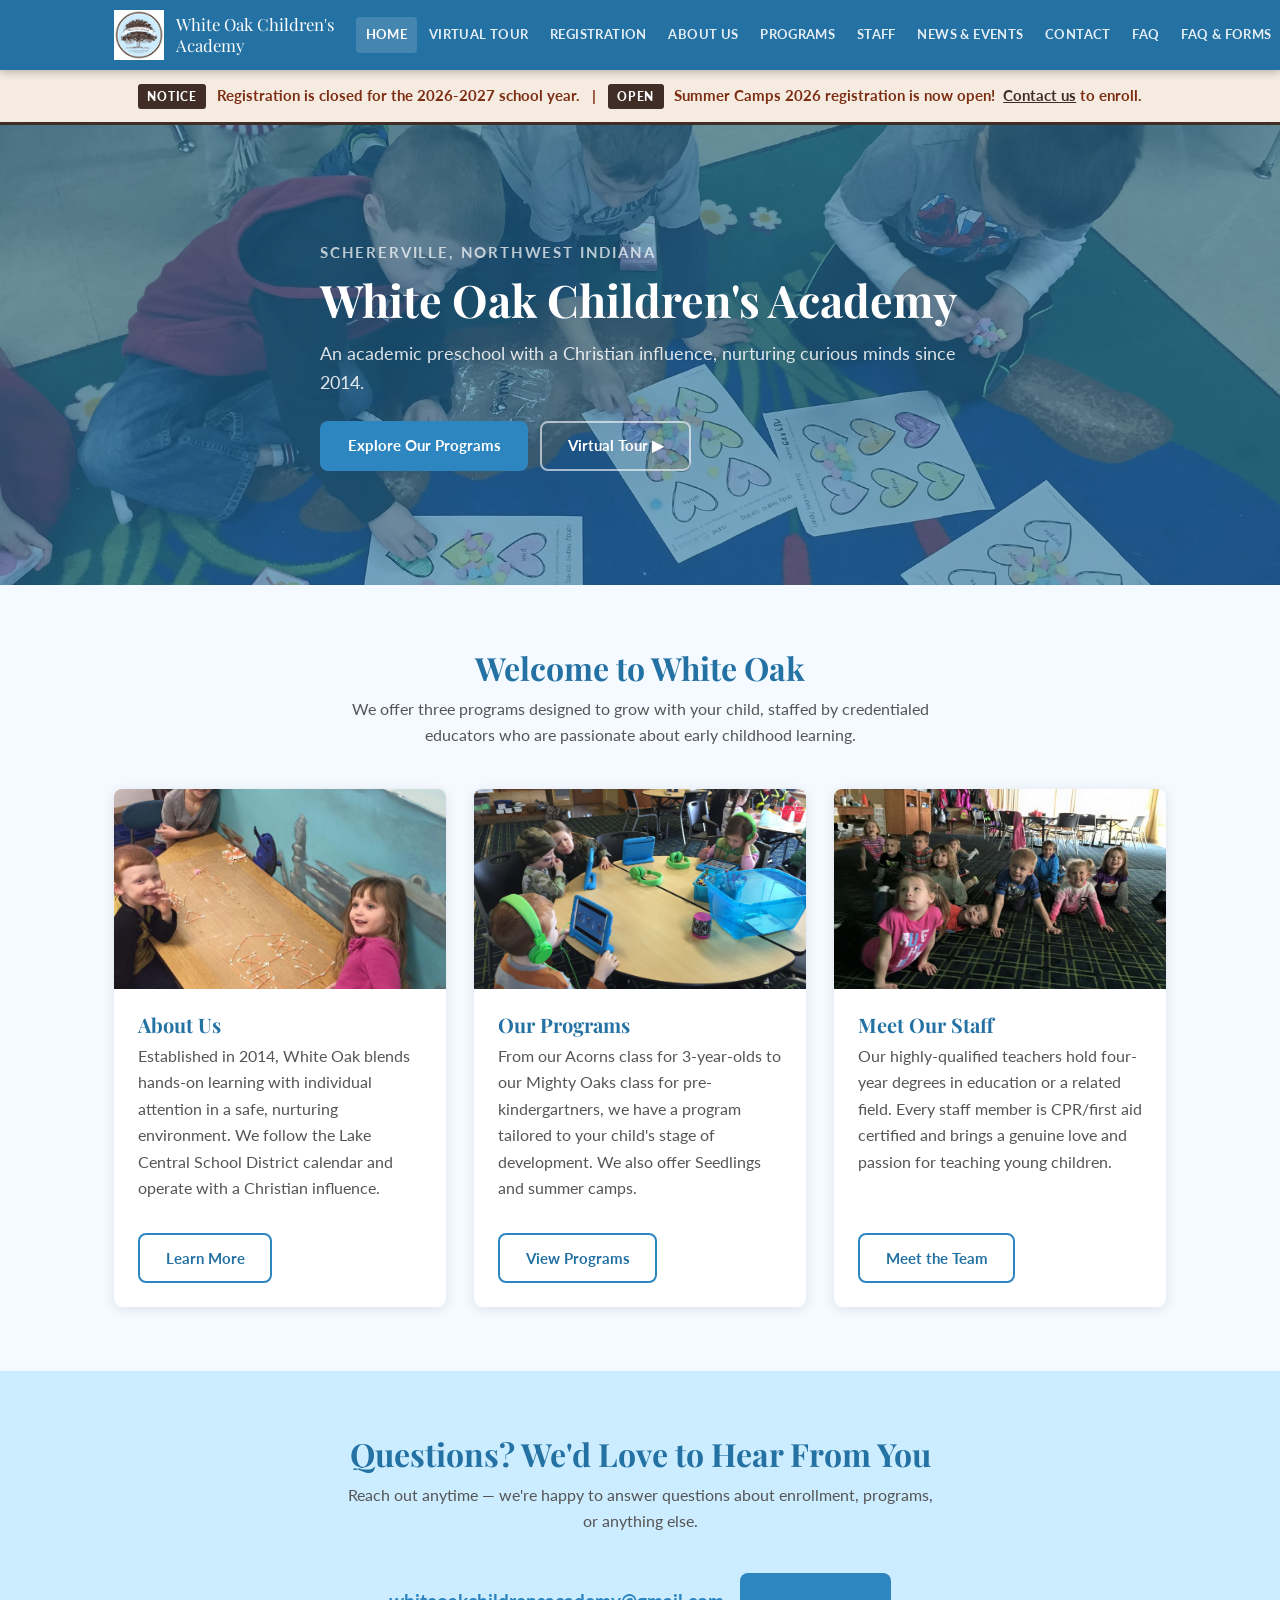
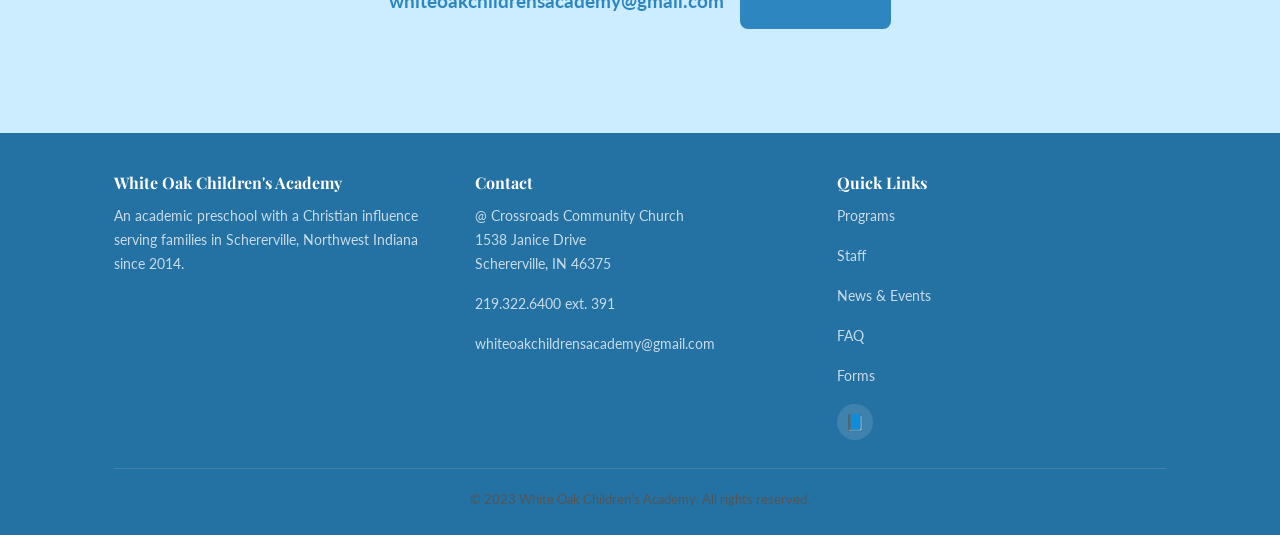
==== index.html @ db6911e4 "Light blue theme, gallery photos on home, images alongside about text, remove Candi Co-Authored-By: " ====
<!DOCTYPE html>
<html lang="en">
<head>
  <meta charset="UTF-8" />
  <meta name="viewport" content="width=device-width, initial-scale=1.0" />
  <title>White Oak Children's Academy — Schererville, IN</title>
  <meta name="description" content="White Oak Children's Academy is an academic preschool with a Christian influence serving families in Schererville, Northwest Indiana since 2014." />
  <link rel="stylesheet" href="css/styles.css" />
</head>
<body>

  <!-- HEADER -->
  <header class="site-header">
    <div class="container header-inner">
      <a href="index.html" class="logo-link">
        <img src="images/logo.jpg" alt="White Oak Children's Academy logo" class="logo-img"
             onerror="this.style.display='none'" />
        <span class="logo-text">White Oak Children's Academy</span>
      </a>
      <nav class="primary-nav" aria-label="Main navigation">
        <a href="index.html">Home</a>
        <a href="https://youtu.be/olmir94_Q6E" target="_blank" rel="noopener">Virtual Tour</a>
        <a href="registration.pdf" target="_blank">Registration</a>
        <a href="about.html">About Us</a>
        <a href="programs.html">Programs</a>
        <a href="staff.html">Staff</a>
        <a href="news-events.html">News &amp; Events</a>
        <a href="contact.html">Contact</a>
        <a href="faq.html">FAQ</a>
        <a href="faq-forms.html">FAQ &amp; Forms</a>
      </nav>
      <button class="hamburger" aria-label="Toggle menu" aria-expanded="false">
        <span></span><span></span><span></span>
      </button>
    </div>
    <nav class="mobile-nav" aria-label="Mobile navigation">
      <a href="index.html">Home</a>
      <a href="https://youtu.be/olmir94_Q6E" target="_blank" rel="noopener">Virtual Tour</a>
      <a href="registration.pdf" target="_blank">Registration</a>
      <a href="about.html">About Us</a>
      <a href="programs.html">Programs</a>
      <a href="staff.html">Staff</a>
      <a href="news-events.html">News &amp; Events</a>
      <a href="contact.html">Contact</a>
      <a href="faq.html">FAQ</a>
      <a href="faq-forms.html">FAQ &amp; Forms</a>
    </nav>
  </header>

  <!-- ANNOUNCEMENT BANNER -->
  <div class="announcement-banner">
    <p>
      <span class="tag">Notice</span>
      Registration is <strong>closed</strong> for the 2026-2027 school year.
      &nbsp;&nbsp;|&nbsp;&nbsp;
      <span class="tag">Open</span>
      Summer Camps 2026 registration is <strong>now open!</strong>
      &nbsp;<a href="contact.html" style="color:#402d26;text-decoration:underline;">Contact us</a> to enroll.
    </p>
  </div>

  <!-- HERO -->
  <section class="hero">
    <img src="images/hero/home-hero.avif" alt="Children learning at White Oak Children's Academy" class="hero-bg" />
    <div class="container">
      <div class="hero-content">
        <p class="tagline">Schererville, Northwest Indiana</p>
        <h1>White Oak Children's Academy</h1>
        <p>An academic preschool with a Christian influence, nurturing curious minds since 2014.</p>
        <a href="programs.html" class="btn btn-primary">Explore Our Programs</a>
        &nbsp;
        <a href="https://youtu.be/olmir94_Q6E" target="_blank" rel="noopener" class="btn btn-outline" style="color:#fff;border-color:rgba(255,255,255,.6);">Virtual Tour &#9654;</a>
      </div>
    </div>
  </section>

  <!-- ABOUT / PROGRAMS / STAFF CARDS -->
  <section class="section">
    <div class="container">
      <div class="section-title">
        <h2>Welcome to White Oak</h2>
        <p>We offer three programs designed to grow with your child, staffed by credentialed educators who are passionate about early childhood learning.</p>
      </div>
      <div class="home-cards">

        <div class="home-card">
          <img src="images/gallery/gallery-01.jpg" alt="White Oak classroom" class="home-card-img" />
          <div class="home-card-body">
            <h3>About Us</h3>
            <p>Established in 2014, White Oak blends hands-on learning with individual attention in a safe, nurturing environment. We follow the Lake Central School District calendar and operate with a Christian influence.</p>
            <a href="about.html" class="btn btn-outline">Learn More</a>
          </div>
        </div>

        <div class="home-card">
          <img src="images/gallery/gallery-02.jpg" alt="White Oak programs" class="home-card-img" />
          <div class="home-card-body">
            <h3>Our Programs</h3>
            <p>From our Acorns class for 3-year-olds to our Mighty Oaks class for pre-kindergartners, we have a program tailored to your child's stage of development. We also offer Seedlings and summer camps.</p>
            <a href="programs.html" class="btn btn-outline">View Programs</a>
          </div>
        </div>

        <div class="home-card">
          <img src="images/gallery/gallery-03.jpg" alt="White Oak staff and students" class="home-card-img" />
          <div class="home-card-body">
            <h3>Meet Our Staff</h3>
            <p>Our highly-qualified teachers hold four-year degrees in education or a related field. Every staff member is CPR/first aid certified and brings a genuine love and passion for teaching young children.</p>
            <a href="staff.html" class="btn btn-outline">Meet the Team</a>
          </div>
        </div>

      </div>
    </div>
  </section>

  <!-- EMAIL CTA -->
  <section class="section section-alt">
    <div class="container">
      <div class="section-title email-cta">
        <h2>Questions? We'd Love to Hear From You</h2>
        <p>Reach out anytime — we're happy to answer questions about enrollment, programs, or anything else.</p>
        <br />
        <a href="mailto:whiteoakchildrensacademy@gmail.com">whiteoakchildrensacademy@gmail.com</a>
        &nbsp;&nbsp;
        <a href="contact.html" class="btn btn-primary" style="margin-top:.75rem;">Contact Us</a>
      </div>
    </div>
  </section>

  <!-- FOOTER -->
  <footer class="site-footer">
    <div class="container">
      <div class="footer-inner">
        <div class="footer-col">
          <h4>White Oak Children's Academy</h4>
          <p>An academic preschool with a Christian influence serving families in Schererville, Northwest Indiana since 2014.</p>
        </div>
        <div class="footer-col">
          <h4>Contact</h4>
          <p>@ Crossroads Community Church<br />1538 Janice Drive<br />Schererville, IN 46375</p>
          <p><a href="tel:+12193226400">219.322.6400 ext. 391</a></p>
          <p><a href="mailto:whiteoakchildrensacademy@gmail.com">whiteoakchildrensacademy@gmail.com</a></p>
        </div>
        <div class="footer-col">
          <h4>Quick Links</h4>
          <p><a href="programs.html">Programs</a></p>
          <p><a href="staff.html">Staff</a></p>
          <p><a href="news-events.html">News &amp; Events</a></p>
          <p><a href="faq.html">FAQ</a></p>
          <p><a href="faq-forms.html">Forms</a></p>
          <div class="social-links">
            <a href="https://www.facebook.com/whiteoakpreschool/" target="_blank" rel="noopener" aria-label="Facebook">&#x1F4D8;</a>
          </div>
        </div>
      </div>
      <div class="footer-bottom">
        <p>&copy; 2023 White Oak Children's Academy. All rights reserved.</p>
      </div>
    </div>
  </footer>

  <script src="js/main.js"></script>
</body>
</html>
---- css/styles.css ----
/* ===========================
   White Oak Children's Academy
   styles.css
   =========================== */

@import url('https://fonts.googleapis.com/css2?family=Lato:wght@300;400;700;900&family=Playfair+Display:wght@400;600;700&display=swap');

/* ---------- CSS Variables ---------- */
:root {
  --green-dark:  #2471a3;
  --green-mid:   #2e86c1;
  --green-light: #ccedff;
  --green-hover: #1a5e8c;
  --cream:       #f4faff;
  --amber:       #402d26;
  --amber-light: #f5ebe0;
  --text:        #2b2b2b;
  --text-light:  #555;
  --white:       #ffffff;
  --border:      #a8d8f5;
  --shadow:      0 2px 12px rgba(0,0,0,.10);
  --radius:      8px;
  --nav-height:  70px;
  --max-width:   1100px;
}

/* ---------- Reset ---------- */
*, *::before, *::after { box-sizing: border-box; margin: 0; padding: 0; }
html { scroll-behavior: smooth; }
body { font-family: 'Lato', sans-serif; color: var(--text); background: var(--cream); line-height: 1.65; }
img { display: block; max-width: 100%; }
a { color: inherit; text-decoration: none; }
ul { list-style: none; }

/* ---------- Typography ---------- */
h1, h2, h3, h4 { font-family: 'Playfair Display', serif; line-height: 1.2; }
h1 { font-size: clamp(1.9rem, 4vw, 2.8rem); }
h2 { font-size: clamp(1.5rem, 3vw, 2rem); color: var(--green-dark); margin-bottom: .5rem; }
h3 { font-size: 1.25rem; color: var(--green-dark); margin-bottom: .4rem; }
p  { margin-bottom: 1rem; color: var(--text-light); }
p:last-child { margin-bottom: 0; }

/* ---------- Container ---------- */
.container { max-width: var(--max-width); margin: 0 auto; padding: 0 1.5rem; }

/* ---------- Buttons ---------- */
.btn {
  display: inline-block;
  padding: .65rem 1.6rem;
  border-radius: var(--radius);
  font-family: 'Lato', sans-serif;
  font-size: .95rem;
  font-weight: 700;
  cursor: pointer;
  transition: background .2s, transform .1s;
  border: 2px solid transparent;
}
.btn-primary {
  background: var(--green-mid);
  color: var(--white);
}
.btn-primary:hover { background: var(--green-hover); transform: translateY(-1px); }
.btn-outline {
  background: transparent;
  color: var(--green-dark);
  border-color: var(--green-mid);
}
.btn-outline:hover { background: var(--green-light); }

/* ---------- Section Spacing ---------- */
.section { padding: 4rem 0; }
.section-alt { background: var(--green-light); }
.section-title { text-align: center; margin-bottom: 2.5rem; }
.section-title p { max-width: 600px; margin: .5rem auto 0; }

/* ================================
   HEADER & NAV
   ================================ */
.site-header {
  position: sticky;
  top: 0;
  z-index: 1000;
  background: var(--green-dark);
  box-shadow: 0 2px 8px rgba(0,0,0,.25);
  height: var(--nav-height);
}
.header-inner {
  display: flex;
  align-items: center;
  justify-content: space-between;
  height: 100%;
}
.logo-link {
  display: flex;
  align-items: center;
  gap: .75rem;
  flex-shrink: 0;
}
.logo-img {
  height: 50px;
  width: auto;
}
.logo-text {
  font-family: 'Playfair Display', serif;
  font-size: 1.05rem;
  color: var(--white);
  line-height: 1.25;
  max-width: 180px;
}

/* Primary nav */
.primary-nav { display: flex; align-items: center; gap: .15rem; }
.primary-nav a {
  color: rgba(255,255,255,.88);
  font-size: .82rem;
  font-weight: 700;
  letter-spacing: .03em;
  text-transform: uppercase;
  padding: .45rem .6rem;
  border-radius: 4px;
  white-space: nowrap;
  transition: background .15s, color .15s;
}
.primary-nav a:hover,
.primary-nav a.active { background: rgba(255,255,255,.15); color: var(--white); }

/* Hamburger */
.hamburger {
  display: none;
  flex-direction: column;
  justify-content: space-between;
  width: 26px;
  height: 18px;
  cursor: pointer;
  background: none;
  border: none;
  padding: 0;
}
.hamburger span {
  display: block;
  height: 2px;
  background: var(--white);
  border-radius: 2px;
  transition: transform .25s, opacity .25s;
}
.hamburger.open span:nth-child(1) { transform: translateY(8px) rotate(45deg); }
.hamburger.open span:nth-child(2) { opacity: 0; }
.hamburger.open span:nth-child(3) { transform: translateY(-8px) rotate(-45deg); }

/* Mobile nav */
.mobile-nav {
  display: none;
  flex-direction: column;
  background: var(--green-dark);
  border-top: 1px solid rgba(255,255,255,.1);
  position: absolute;
  top: var(--nav-height);
  left: 0;
  right: 0;
  z-index: 999;
  padding: .5rem 0 1rem;
}
.mobile-nav.open { display: flex; }
.mobile-nav a {
  color: rgba(255,255,255,.88);
  font-size: .9rem;
  font-weight: 700;
  text-transform: uppercase;
  letter-spacing: .04em;
  padding: .75rem 1.5rem;
  border-bottom: 1px solid rgba(255,255,255,.06);
  transition: background .15s;
}
.mobile-nav a:hover { background: rgba(255,255,255,.1); color: var(--white); }

/* ================================
   ANNOUNCEMENT BANNER
   ================================ */
.announcement-banner {
  background: var(--amber-light);
  border-bottom: 3px solid var(--amber);
  padding: .85rem 1.5rem;
  text-align: center;
}
.announcement-banner p {
  margin: 0;
  font-weight: 700;
  font-size: .95rem;
  color: #7c2d12;
  line-height: 1.5;
}
.announcement-banner .tag {
  display: inline-block;
  background: var(--amber);
  color: var(--white);
  font-size: .75rem;
  font-weight: 900;
  text-transform: uppercase;
  letter-spacing: .06em;
  padding: .2rem .6rem;
  border-radius: 3px;
  margin-right: .4rem;
}

/* ================================
   HERO
   ================================ */
.hero {
  position: relative;
  background: var(--green-dark);
  min-height: 460px;
  display: flex;
  align-items: center;
  overflow: hidden;
}
.hero-bg {
  position: absolute;
  inset: 0;
  width: 100%;
  height: 100%;
  object-fit: cover;
  opacity: .38;
}
.hero-content {
  position: relative;
  z-index: 1;
  color: var(--white);
  max-width: 640px;
  padding: 3rem 0;
}
.hero-content h1 { color: var(--white); margin-bottom: .75rem; }
.hero-content p { color: rgba(255,255,255,.85); font-size: 1.1rem; margin-bottom: 1.5rem; }
.hero-content .tagline {
  font-size: .95rem;
  text-transform: uppercase;
  letter-spacing: .12em;
  color: rgba(255,255,255,.7);
  font-weight: 700;
  margin-bottom: .5rem;
}

/* ================================
   HOME — ABOUT / PROGRAMS / STAFF CARDS
   ================================ */
.home-cards { display: grid; grid-template-columns: repeat(3, 1fr); gap: 1.75rem; }
.home-card {
  background: var(--white);
  border-radius: var(--radius);
  overflow: hidden;
  box-shadow: var(--shadow);
  transition: transform .2s, box-shadow .2s;
  display: flex;
  flex-direction: column;
}
.home-card:hover { transform: translateY(-4px); box-shadow: 0 8px 24px rgba(0,0,0,.13); }
.home-card-img {
  width: 100%;
  height: 200px;
  object-fit: cover;
  background: var(--green-light);
}
.home-card-img-placeholder {
  width: 100%;
  height: 200px;
  background: var(--green-light);
  display: flex;
  align-items: center;
  justify-content: center;
  font-size: 3rem;
}
.home-card-body { padding: 1.5rem; flex: 1; display: flex; flex-direction: column; }
.home-card-body p { flex: 1; }
.home-card-body .btn { align-self: flex-start; margin-top: 1rem; }

/* ================================
   HOME — EMAIL CTA
   ================================ */
.email-cta { text-align: center; }
.email-cta a {
  font-size: 1.2rem;
  font-weight: 700;
  color: var(--green-mid);
  text-decoration: underline;
  text-decoration-color: transparent;
  transition: text-decoration-color .2s;
}
.email-cta a:hover { text-decoration-color: var(--green-mid); }

/* ================================
   ABOUT PAGE
   ================================ */
.about-body { display: grid; grid-template-columns: 1fr 1fr; gap: 3rem; align-items: start; }
.about-body img { border-radius: var(--radius); box-shadow: var(--shadow); }
.calendar-dates { margin-top: 1.5rem; }
.calendar-dates h3 { margin-bottom: .75rem; }
.calendar-dates ul { display: grid; grid-template-columns: 1fr 1fr; gap: .4rem .75rem; }
.calendar-dates li { font-size: .9rem; color: var(--text-light); padding: .3rem 0; border-bottom: 1px solid var(--border); }
.calendar-dates li strong { color: var(--text); }
.highlight-list { margin: .75rem 0 1rem 1rem; }
.highlight-list li { list-style: disc; color: var(--text-light); margin-bottom: .3rem; font-size: .95rem; }

/* ================================
   PROGRAMS PAGE
   ================================ */
.programs-grid { display: grid; grid-template-columns: 1fr 1fr; gap: 1.75rem; }
.program-card {
  background: var(--white);
  border-radius: var(--radius);
  box-shadow: var(--shadow);
  overflow: hidden;
  display: flex;
  flex-direction: column;
}
.program-card-header {
  background: var(--green-dark);
  color: var(--white);
  padding: 1.25rem 1.5rem;
}
.program-card-header h3 { color: var(--white); font-size: 1.35rem; margin: 0; }
.program-card-header .age-badge {
  display: inline-block;
  background: rgba(255,255,255,.2);
  font-size: .8rem;
  padding: .2rem .65rem;
  border-radius: 20px;
  margin-top: .35rem;
  font-weight: 700;
}
.program-card-body { padding: 1.4rem 1.5rem; flex: 1; }
.program-detail { display: flex; gap: .6rem; margin-bottom: .6rem; align-items: flex-start; font-size: .92rem; }
.program-detail .label {
  font-weight: 700;
  color: var(--green-dark);
  white-space: nowrap;
  min-width: 80px;
}
.program-detail .value { color: var(--text-light); }
.program-card-body p { font-size: .92rem; margin-top: .75rem; }

.summer-section { background: var(--green-light); border-radius: var(--radius); padding: 2rem; margin-top: 2rem; }
.summer-section h3 { color: var(--green-dark); margin-bottom: .5rem; }

.quote-block {
  text-align: center;
  padding: 2.5rem 2rem;
  border-top: 2px solid var(--border);
  margin-top: 2rem;
}
.quote-block blockquote {
  font-family: 'Playfair Display', serif;
  font-size: 1.3rem;
  color: var(--green-dark);
  max-width: 650px;
  margin: 0 auto;
  line-height: 1.5;
}
.quote-block cite { display: block; margin-top: .75rem; font-size: .9rem; color: var(--text-light); font-style: normal; }

/* ================================
   STAFF PAGE
   ================================ */
.staff-section-title {
  font-family: 'Playfair Display', serif;
  font-size: 1.1rem;
  text-transform: uppercase;
  letter-spacing: .1em;
  color: var(--green-mid);
  border-bottom: 2px solid var(--green-light);
  padding-bottom: .5rem;
  margin: 2.5rem 0 1.25rem;
}
.staff-grid { display: grid; grid-template-columns: repeat(auto-fill, minmax(240px, 1fr)); gap: 1.5rem; }
.staff-card {
  background: var(--white);
  border-radius: var(--radius);
  box-shadow: var(--shadow);
  overflow: hidden;
  text-align: center;
}
.staff-photo {
  width: 100%;
  height: 220px;
  object-fit: cover;
  object-position: top;
}
.staff-photo-placeholder {
  width: 100%;
  height: 220px;
  background: var(--green-light);
  display: flex;
  align-items: center;
  justify-content: center;
  font-size: 3.5rem;
  color: var(--green-mid);
}
.staff-card-body { padding: 1.2rem 1rem; }
.staff-card-body h3 { font-size: 1.05rem; margin-bottom: .15rem; }
.staff-card-body .title {
  font-size: .82rem;
  font-weight: 700;
  text-transform: uppercase;
  letter-spacing: .05em;
  color: var(--green-mid);
  margin-bottom: .6rem;
}
.staff-card-body p { font-size: .85rem; line-height: 1.55; }

/* ================================
   NEWS & EVENTS
   ================================ */
.news-card {
  background: var(--white);
  border-radius: var(--radius);
  box-shadow: var(--shadow);
  padding: 1.75rem;
  margin-bottom: 1.5rem;
}
.news-card h3 { margin-bottom: .5rem; }
.news-card .date { font-size: .82rem; color: var(--green-mid); font-weight: 700; text-transform: uppercase; letter-spacing: .06em; margin-bottom: .5rem; }

/* ================================
   CONTACT PAGE
   ================================ */
.contact-layout { display: grid; grid-template-columns: 1fr 1.4fr; gap: 3rem; align-items: start; }
.contact-info h3 { margin-bottom: 1rem; }
.contact-detail { display: flex; gap: .75rem; margin-bottom: 1rem; align-items: flex-start; }
.contact-detail .icon { font-size: 1.25rem; margin-top: .1rem; flex-shrink: 0; }
.contact-detail p { margin: 0; }
.contact-detail a { color: var(--green-mid); }
.contact-detail a:hover { text-decoration: underline; }

.contact-form { background: var(--white); border-radius: var(--radius); box-shadow: var(--shadow); padding: 2rem; }
.contact-form h3 { margin-bottom: 1.25rem; }
.form-group { margin-bottom: 1.15rem; }
.form-group label { display: block; font-weight: 700; font-size: .9rem; margin-bottom: .4rem; color: var(--text); }
.form-group input,
.form-group textarea {
  width: 100%;
  padding: .7rem .9rem;
  border: 1.5px solid var(--border);
  border-radius: var(--radius);
  font-family: 'Lato', sans-serif;
  font-size: .95rem;
  color: var(--text);
  background: var(--cream);
  transition: border-color .2s;
}
.form-group input:focus,
.form-group textarea:focus { outline: none; border-color: var(--green-mid); }
.form-group textarea { resize: vertical; min-height: 130px; }
.form-error { display: none; color: #b91c1c; font-size: .82rem; margin-top: .3rem; }
.form-error.visible { display: block; }
.form-success {
  display: none;
  background: var(--green-light);
  border: 1.5px solid var(--green-mid);
  color: var(--green-dark);
  border-radius: var(--radius);
  padding: 1rem 1.25rem;
  font-weight: 700;
  margin-top: 1rem;
}
.form-success.visible { display: block; }

/* ================================
   FAQ PAGE
   ================================ */
.faq-list { max-width: 780px; margin: 0 auto; }
.faq-item {
  border: 1.5px solid var(--border);
  border-radius: var(--radius);
  margin-bottom: .75rem;
  overflow: hidden;
  background: var(--white);
}
.faq-question {
  width: 100%;
  text-align: left;
  background: none;
  border: none;
  padding: 1.1rem 1.4rem;
  font-family: 'Lato', sans-serif;
  font-size: 1rem;
  font-weight: 700;
  color: var(--text);
  cursor: pointer;
  display: flex;
  justify-content: space-between;
  align-items: center;
  gap: 1rem;
  transition: background .15s;
}
.faq-question:hover { background: var(--green-light); }
.faq-question.active { background: var(--green-light); color: var(--green-dark); }
.faq-chevron { font-size: 1rem; color: var(--green-mid); transition: transform .25s; flex-shrink: 0; }
.faq-question.active .faq-chevron { transform: rotate(180deg); }
.faq-answer { max-height: 0; overflow: hidden; transition: max-height .3s ease, padding .3s ease; }
.faq-answer.open { max-height: 400px; }
.faq-answer-inner { padding: 0 1.4rem 1.25rem; color: var(--text-light); font-size: .95rem; line-height: 1.7; }

/* ================================
   FAQ & FORMS PAGE
   ================================ */
.forms-grid { display: grid; grid-template-columns: repeat(auto-fill, minmax(260px, 1fr)); gap: 1.25rem; margin-top: 1.5rem; }
.form-download-card {
  background: var(--white);
  border-radius: var(--radius);
  box-shadow: var(--shadow);
  padding: 1.5rem;
  display: flex;
  flex-direction: column;
  gap: .75rem;
}
.form-download-card .icon { font-size: 2.5rem; }
.form-download-card h3 { font-size: 1rem; margin: 0; }
.form-download-card p { font-size: .88rem; margin: 0; }

/* ================================
   FOOTER
   ================================ */
.site-footer {
  background: var(--green-dark);
  color: rgba(255,255,255,.8);
  padding: 2.5rem 0 1.5rem;
  margin-top: auto;
}
.footer-inner {
  display: grid;
  grid-template-columns: 1fr 1fr 1fr;
  gap: 2rem;
  margin-bottom: 1.75rem;
}
.footer-col h4 {
  font-family: 'Playfair Display', serif;
  color: var(--white);
  font-size: 1rem;
  margin-bottom: .75rem;
}
.footer-col p, .footer-col a { font-size: .88rem; color: rgba(255,255,255,.75); line-height: 1.7; }
.footer-col a:hover { color: var(--white); text-decoration: underline; }
.social-links { display: flex; gap: .75rem; margin-top: .5rem; }
.social-links a {
  display: inline-flex;
  align-items: center;
  justify-content: center;
  width: 36px;
  height: 36px;
  background: rgba(255,255,255,.12);
  border-radius: 50%;
  font-size: 1rem;
  transition: background .2s;
}
.social-links a:hover { background: rgba(255,255,255,.25); }
.footer-bottom {
  border-top: 1px solid rgba(255,255,255,.12);
  padding-top: 1.25rem;
  text-align: center;
  font-size: .82rem;
  color: rgba(255,255,255,.5);
}

/* ================================
   PAGE HERO (inner pages)
   ================================ */
.page-hero {
  background: var(--green-dark);
  padding: 2.5rem 0;
  text-align: center;
}
.page-hero h1 { color: var(--white); }
.page-hero p { color: rgba(255,255,255,.75); margin: .4rem 0 0; }

/* ================================
   RESPONSIVE
   ================================ */
@media (max-width: 900px) {
  .home-cards { grid-template-columns: 1fr 1fr; }
  .programs-grid { grid-template-columns: 1fr; }
  .about-body { grid-template-columns: 1fr; }
  .footer-inner { grid-template-columns: 1fr 1fr; }
  .contact-layout { grid-template-columns: 1fr; }
  .calendar-dates ul { grid-template-columns: 1fr; }
}

@media (max-width: 768px) {
  .primary-nav { display: none; }
  .hamburger { display: flex; }
  .home-cards { grid-template-columns: 1fr; }
  .footer-inner { grid-template-columns: 1fr; }
  .staff-grid { grid-template-columns: 1fr 1fr; }
}

@media (max-width: 480px) {
  .staff-grid { grid-template-columns: 1fr; }
  .programs-grid { grid-template-columns: 1fr; }
  .hero { min-height: 320px; }
  .hero-content h1 { font-size: 1.6rem; }
}
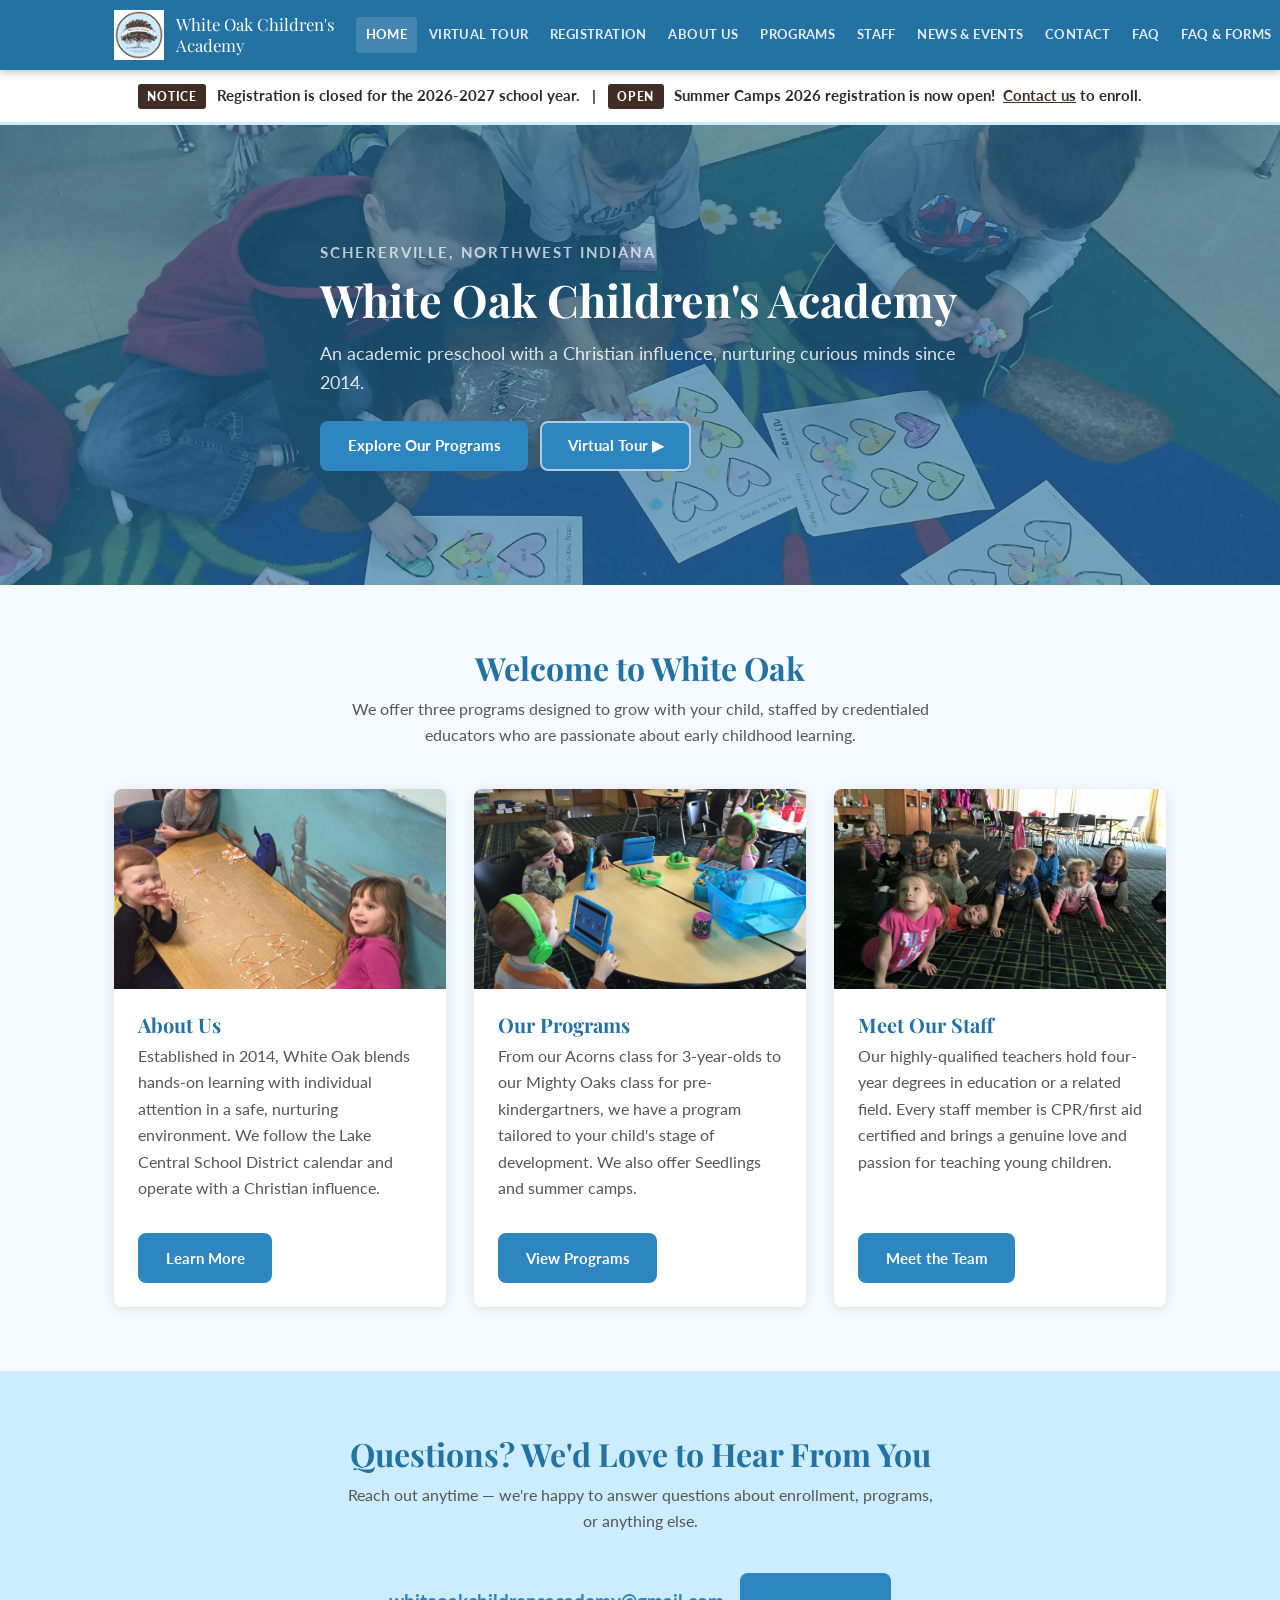
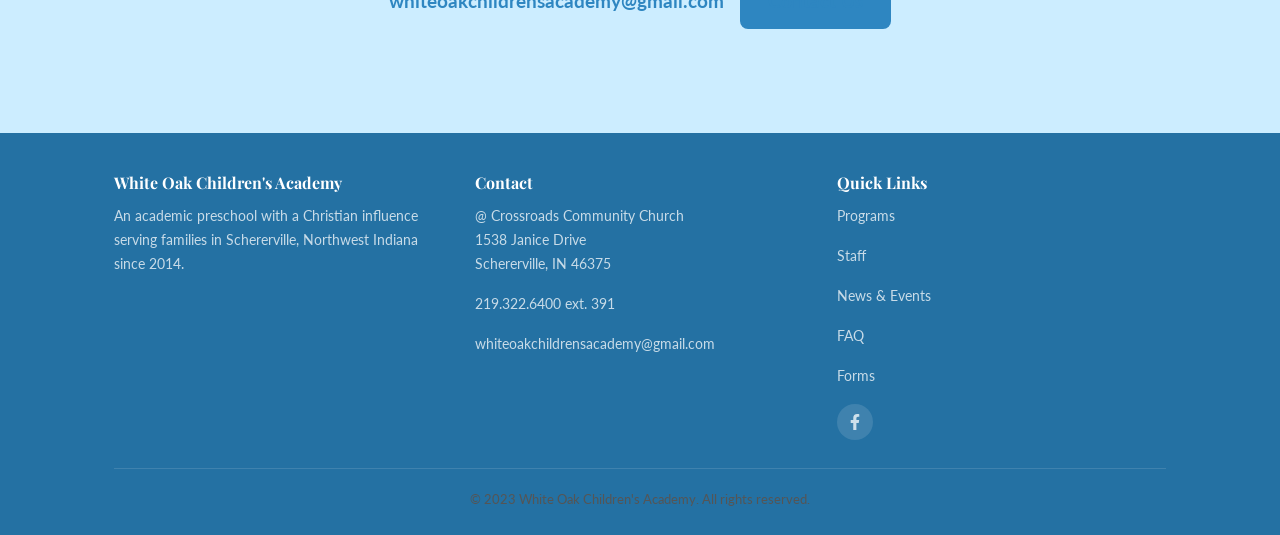
==== commit be7bea72: "White announcement banner, blue buttons, remove staff line, Facebook SVG icon Co-Authored-By: Claude" ====
--- a/index.html
+++ b/index.html
@@ -150,7 +150,7 @@
           <p><a href="faq.html">FAQ</a></p>
           <p><a href="faq-forms.html">Forms</a></p>
           <div class="social-links">
-            <a href="https://www.facebook.com/whiteoakpreschool/" target="_blank" rel="noopener" aria-label="Facebook">&#x1F4D8;</a>
+            <a href="https://www.facebook.com/whiteoakpreschool/" target="_blank" rel="noopener" aria-label="Facebook"><svg xmlns="http://www.w3.org/2000/svg" viewBox="0 0 320 512" width="16" height="16" fill="currentColor"><path d="M279.14 288l14.22-92.66h-88.91v-60.13c0-25.35 12.42-50.06 52.24-50.06h40.42V6.26S260.43 0 225.36 0c-73.22 0-121.08 44.38-121.08 124.72v70.62H22.89V288h81.39v224h100.17V288z"/></svg></a>
           </div>
         </div>
       </div>
--- a/css/styles.css
+++ b/css/styles.css
@@ -61,11 +61,11 @@
 }
 .btn-primary:hover { background: var(--green-hover); transform: translateY(-1px); }
 .btn-outline {
-  background: transparent;
-  color: var(--green-dark);
+  background: var(--green-mid);
+  color: var(--white);
   border-color: var(--green-mid);
 }
-.btn-outline:hover { background: var(--green-light); }
+.btn-outline:hover { background: var(--green-hover); transform: translateY(-1px); }
 
 /* ---------- Section Spacing ---------- */
 .section { padding: 4rem 0; }
@@ -177,8 +177,8 @@
    ANNOUNCEMENT BANNER
    ================================ */
 .announcement-banner {
-  background: var(--amber-light);
-  border-bottom: 3px solid var(--amber);
+  background: var(--white);
+  border-bottom: 3px solid var(--green-light);
   padding: .85rem 1.5rem;
   text-align: center;
 }
@@ -186,7 +186,7 @@
   margin: 0;
   font-weight: 700;
   font-size: .95rem;
-  color: #7c2d12;
+  color: var(--text);
   line-height: 1.5;
 }
 .announcement-banner .tag {
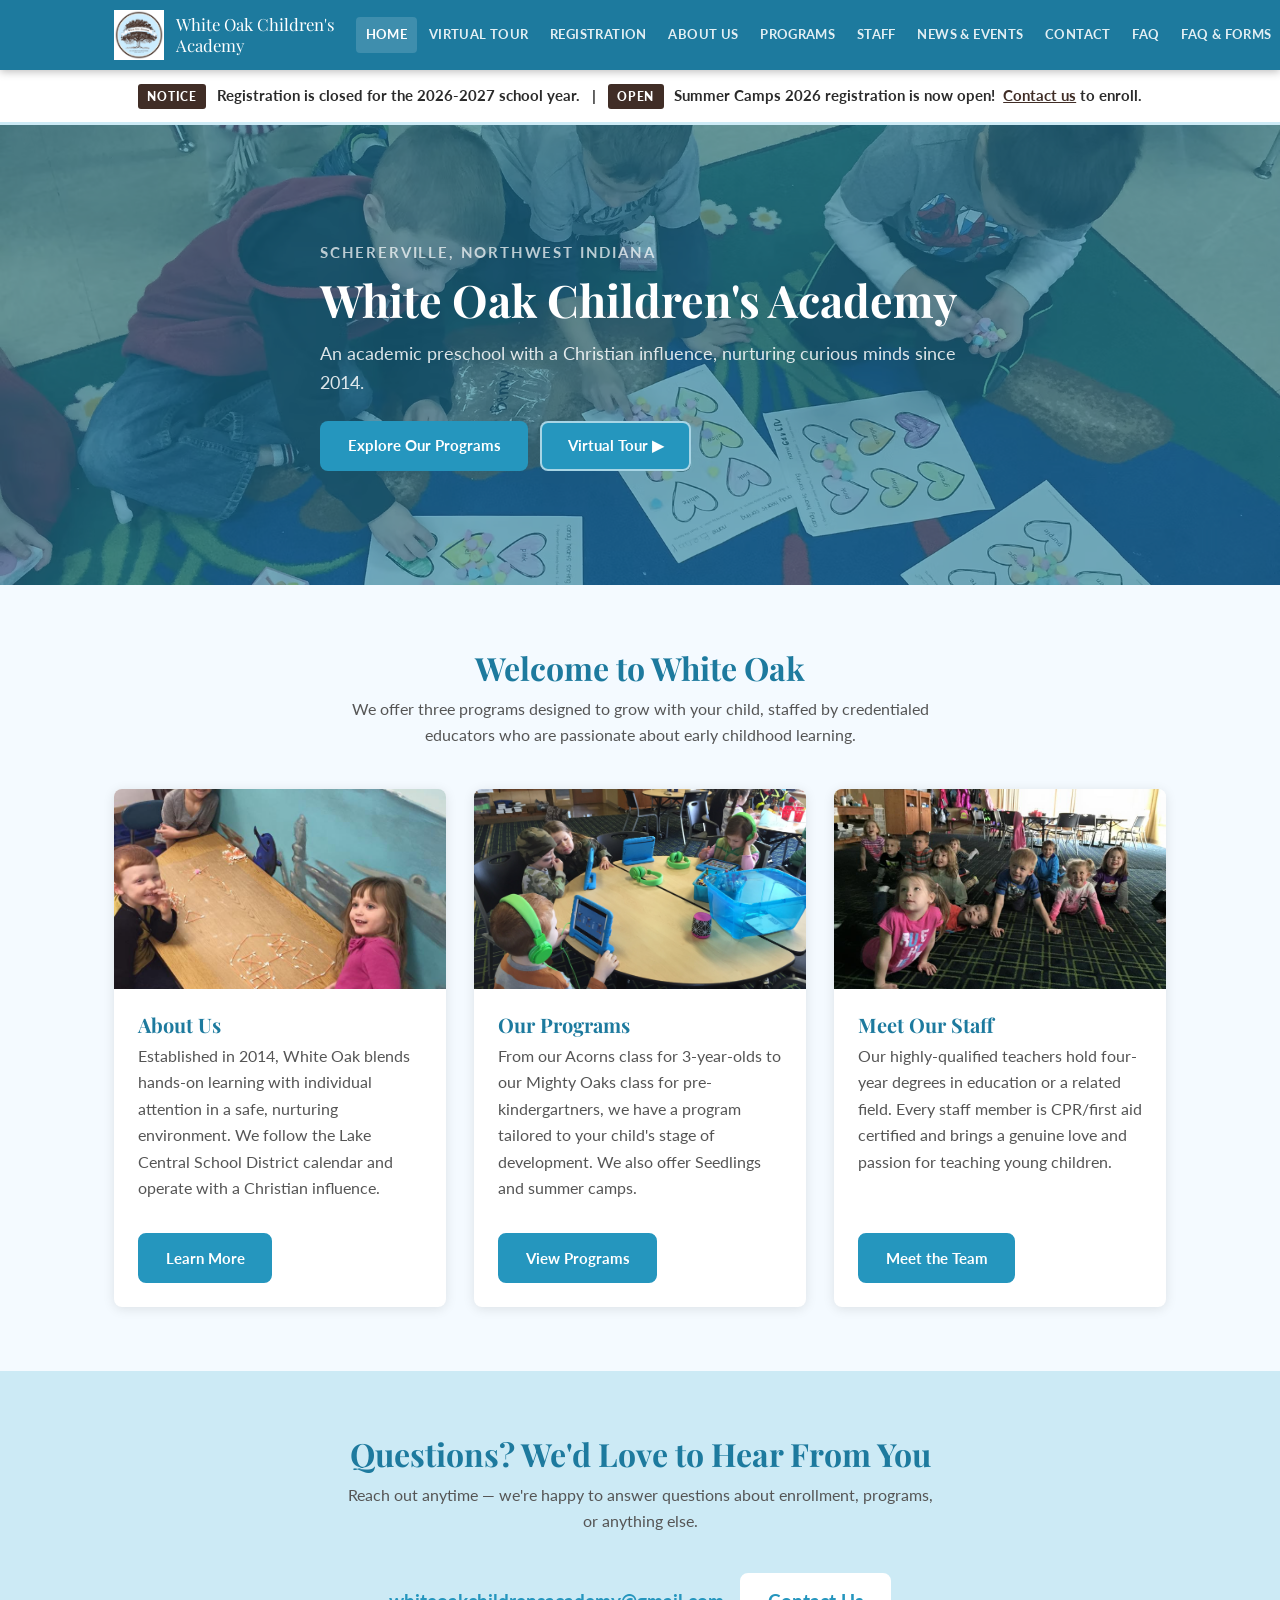
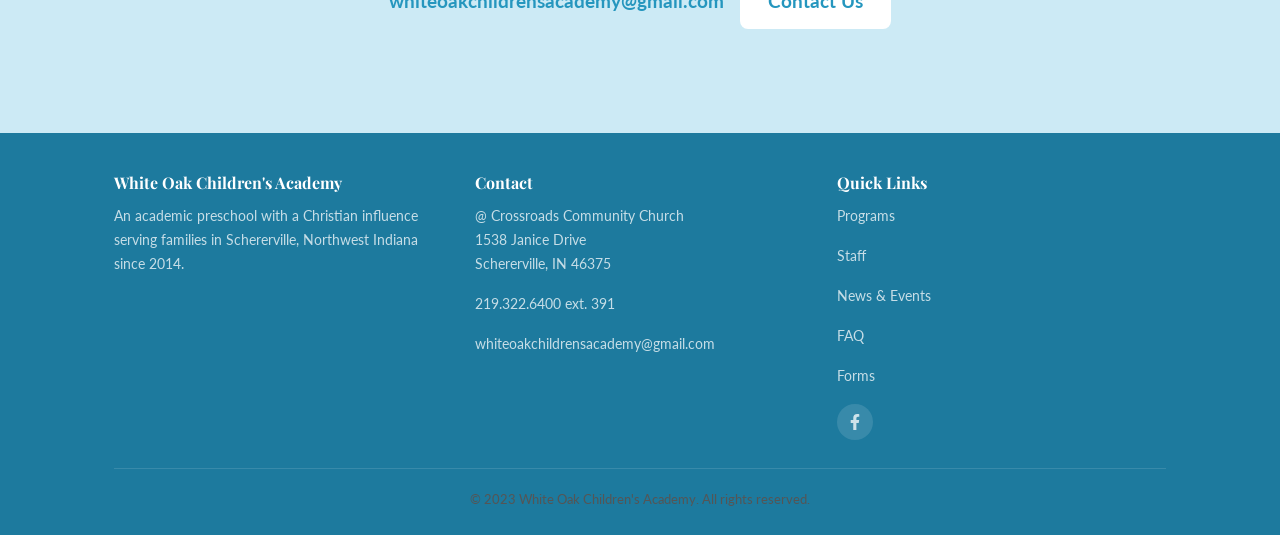
==== commit 3a866bc1: "Make Contact Us button white with blue text on blue background section Co-Authored-By: Claude Sonnet" ====
--- a/index.html
+++ b/index.html
@@ -123,7 +123,7 @@
         <br />
         <a href="mailto:whiteoakchildrensacademy@gmail.com">whiteoakchildrensacademy@gmail.com</a>
         &nbsp;&nbsp;
-        <a href="contact.html" class="btn btn-primary" style="margin-top:.75rem;">Contact Us</a>
+        <a href="contact.html" class="btn btn-primary" style="margin-top:.75rem;background:#fff;color:#2596be;border:2px solid #fff;">Contact Us</a>
       </div>
     </div>
   </section>
--- a/css/styles.css
+++ b/css/styles.css
@@ -7,10 +7,10 @@
 
 /* ---------- CSS Variables ---------- */
 :root {
-  --green-dark:  #2471a3;
-  --green-mid:   #2e86c1;
-  --green-light: #ccedff;
-  --green-hover: #1a5e8c;
+  --green-dark:  #1d7a9e;
+  --green-mid:   #2596be;
+  --green-light: #cceaf5;
+  --green-hover: #1a6a8a;
   --cream:       #f4faff;
   --amber:       #402d26;
   --amber-light: #f5ebe0;
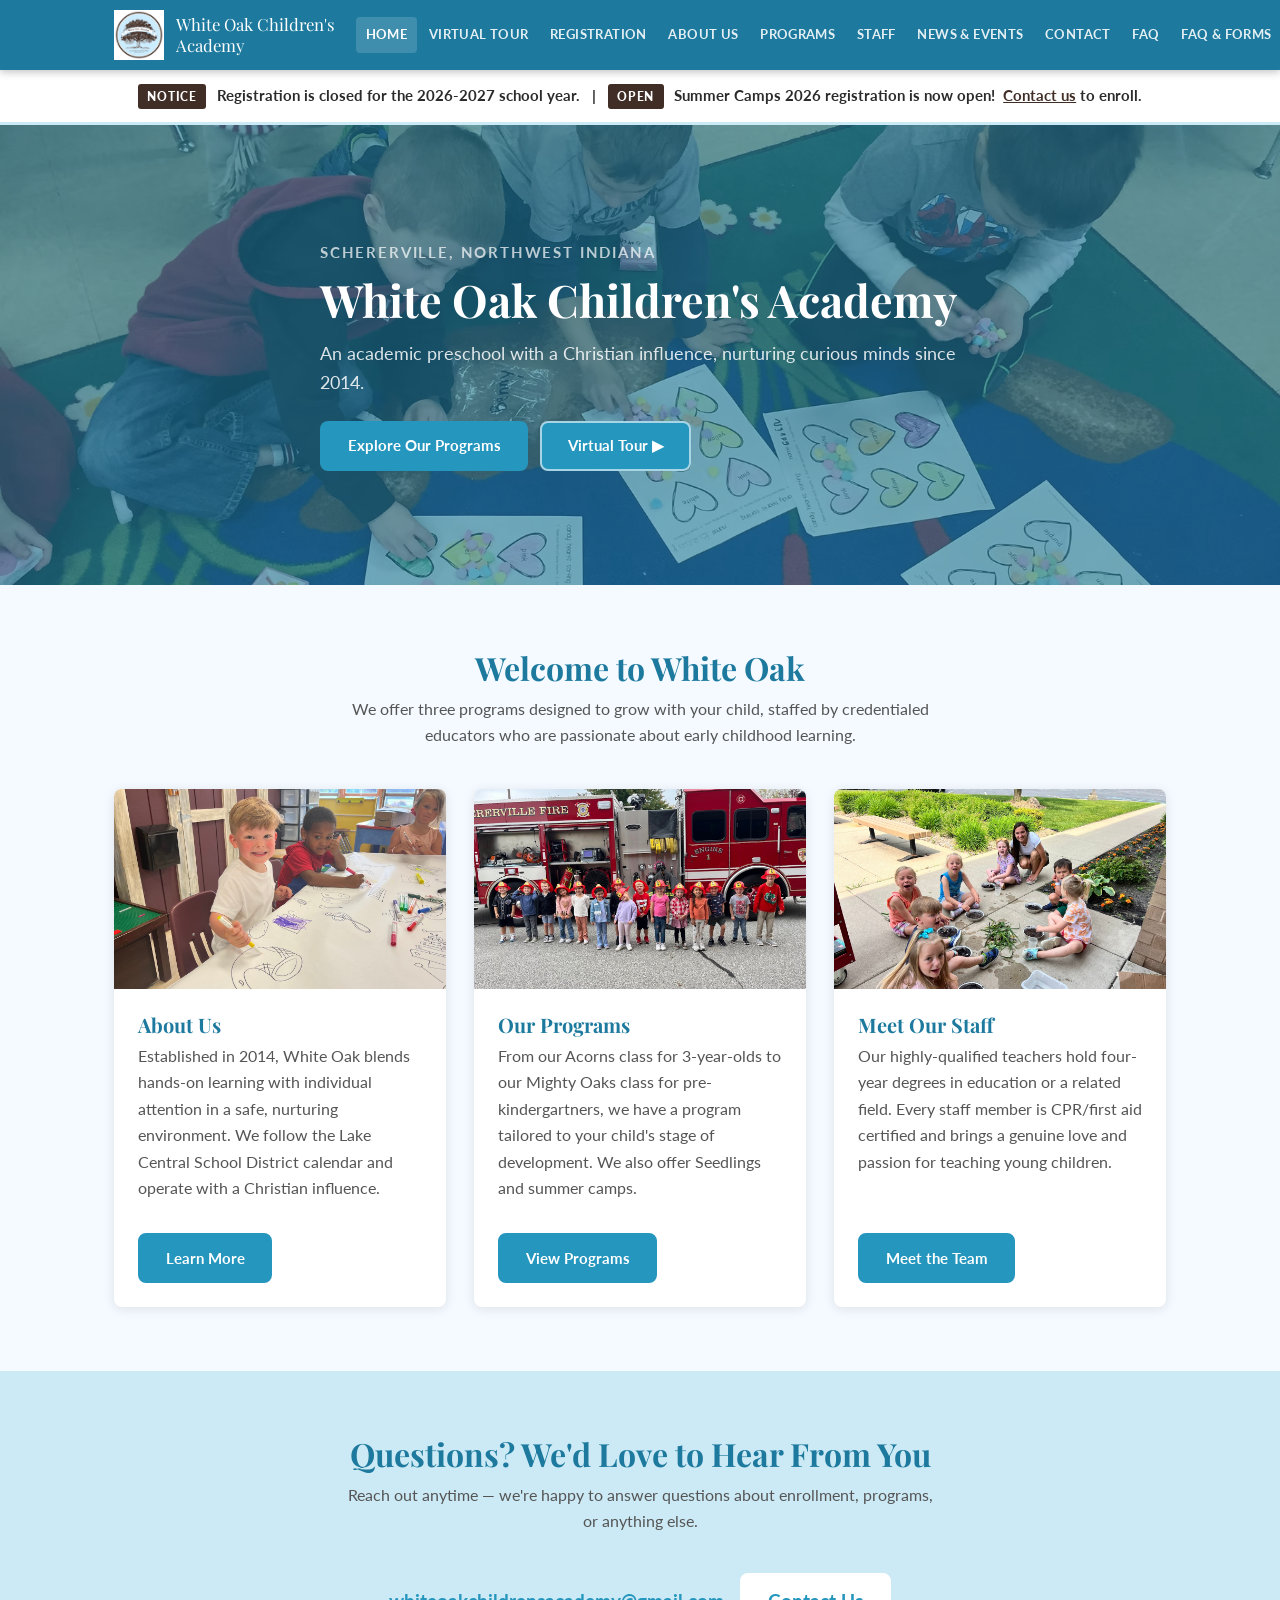
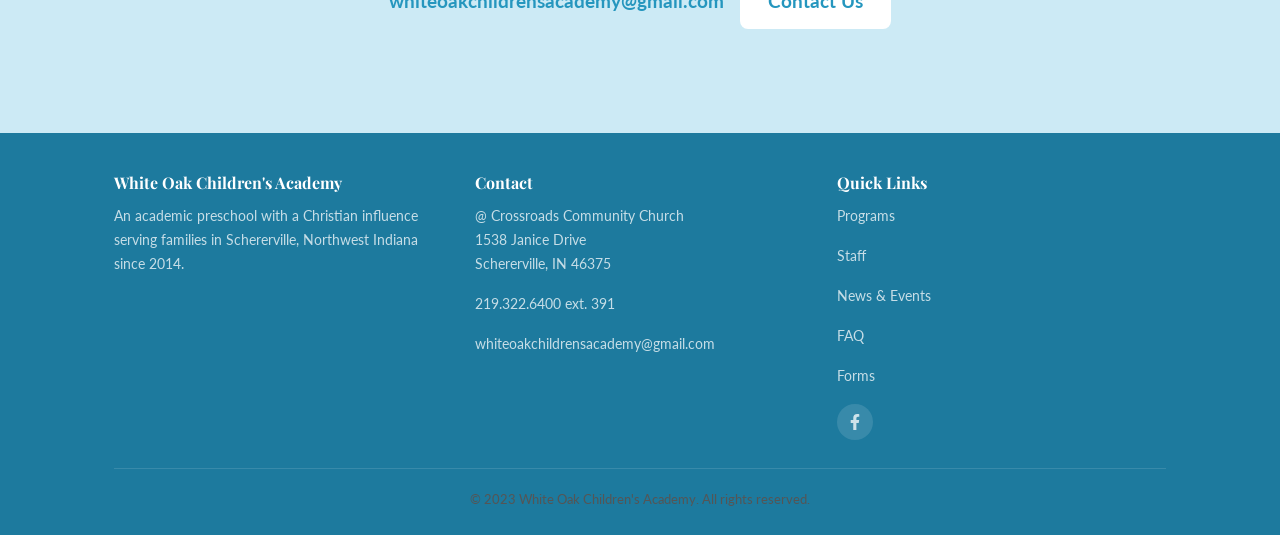
==== commit 386d2790: "Swap homepage cards and About page photos to newer images Co-Authored-By: Claude Sonnet 4.6 <noreply" ====
--- a/index.html
+++ b/index.html
@@ -84,7 +84,7 @@
       <div class="home-cards">
 
         <div class="home-card">
-          <img src="images/gallery/gallery-01.jpg" alt="White Oak classroom" class="home-card-img" />
+          <img src="images/gallery/IMG_4789.jpg" alt="White Oak classroom" class="home-card-img" />
           <div class="home-card-body">
             <h3>About Us</h3>
             <p>Established in 2014, White Oak blends hands-on learning with individual attention in a safe, nurturing environment. We follow the Lake Central School District calendar and operate with a Christian influence.</p>
@@ -93,7 +93,7 @@
         </div>
 
         <div class="home-card">
-          <img src="images/gallery/gallery-02.jpg" alt="White Oak programs" class="home-card-img" />
+          <img src="images/gallery/IMG_5366.jpg" alt="White Oak programs" class="home-card-img" />
           <div class="home-card-body">
             <h3>Our Programs</h3>
             <p>From our Acorns class for 3-year-olds to our Mighty Oaks class for pre-kindergartners, we have a program tailored to your child's stage of development. We also offer Seedlings and summer camps.</p>
@@ -102,7 +102,7 @@
         </div>
 
         <div class="home-card">
-          <img src="images/gallery/gallery-03.jpg" alt="White Oak staff and students" class="home-card-img" />
+          <img src="images/gallery/IMG_7673.jpg" alt="White Oak staff and students" class="home-card-img" />
           <div class="home-card-body">
             <h3>Meet Our Staff</h3>
             <p>Our highly-qualified teachers hold four-year degrees in education or a related field. Every staff member is CPR/first aid certified and brings a genuine love and passion for teaching young children.</p>
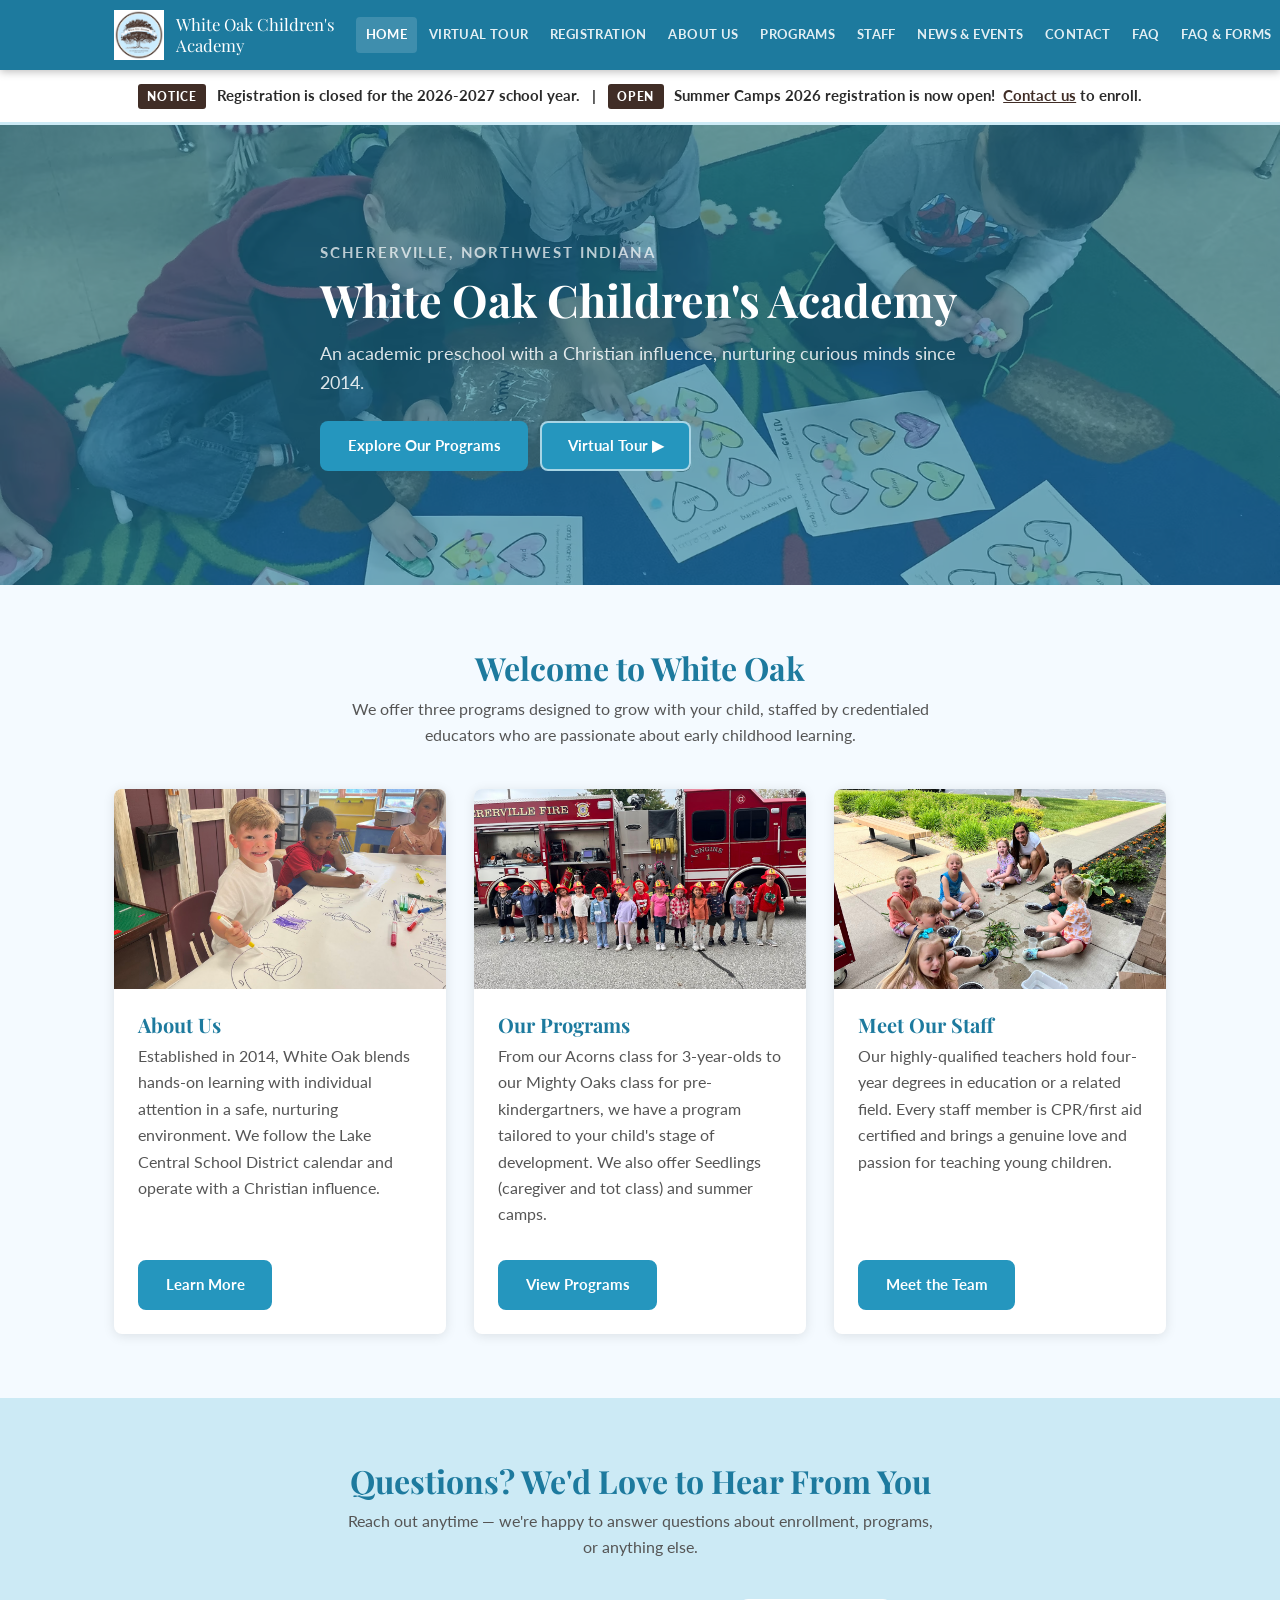
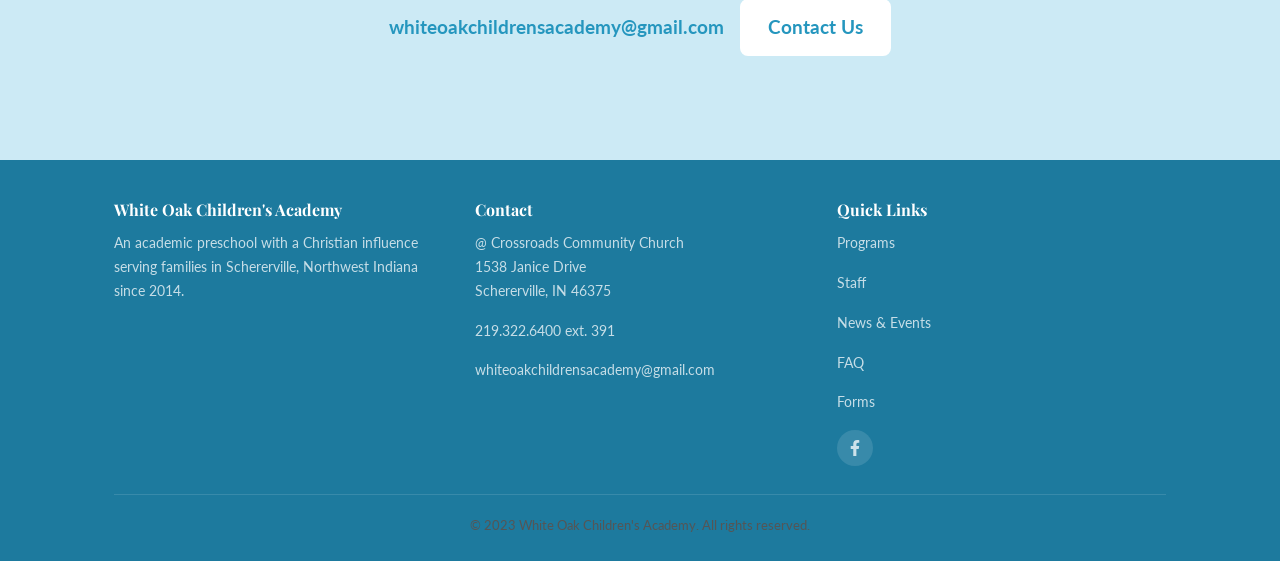
==== commit f429c7e6: "Update content: Seedlings note, Our Approach bullets, calendar dates, staff bios Co-Authored-By: Cla" ====
--- a/index.html
+++ b/index.html
@@ -96,7 +96,7 @@
           <img src="images/gallery/IMG_5366.jpg" alt="White Oak programs" class="home-card-img" />
           <div class="home-card-body">
             <h3>Our Programs</h3>
-            <p>From our Acorns class for 3-year-olds to our Mighty Oaks class for pre-kindergartners, we have a program tailored to your child's stage of development. We also offer Seedlings and summer camps.</p>
+            <p>From our Acorns class for 3-year-olds to our Mighty Oaks class for pre-kindergartners, we have a program tailored to your child's stage of development. We also offer Seedlings (caregiver and tot class) and summer camps.</p>
             <a href="programs.html" class="btn btn-outline">View Programs</a>
           </div>
         </div>
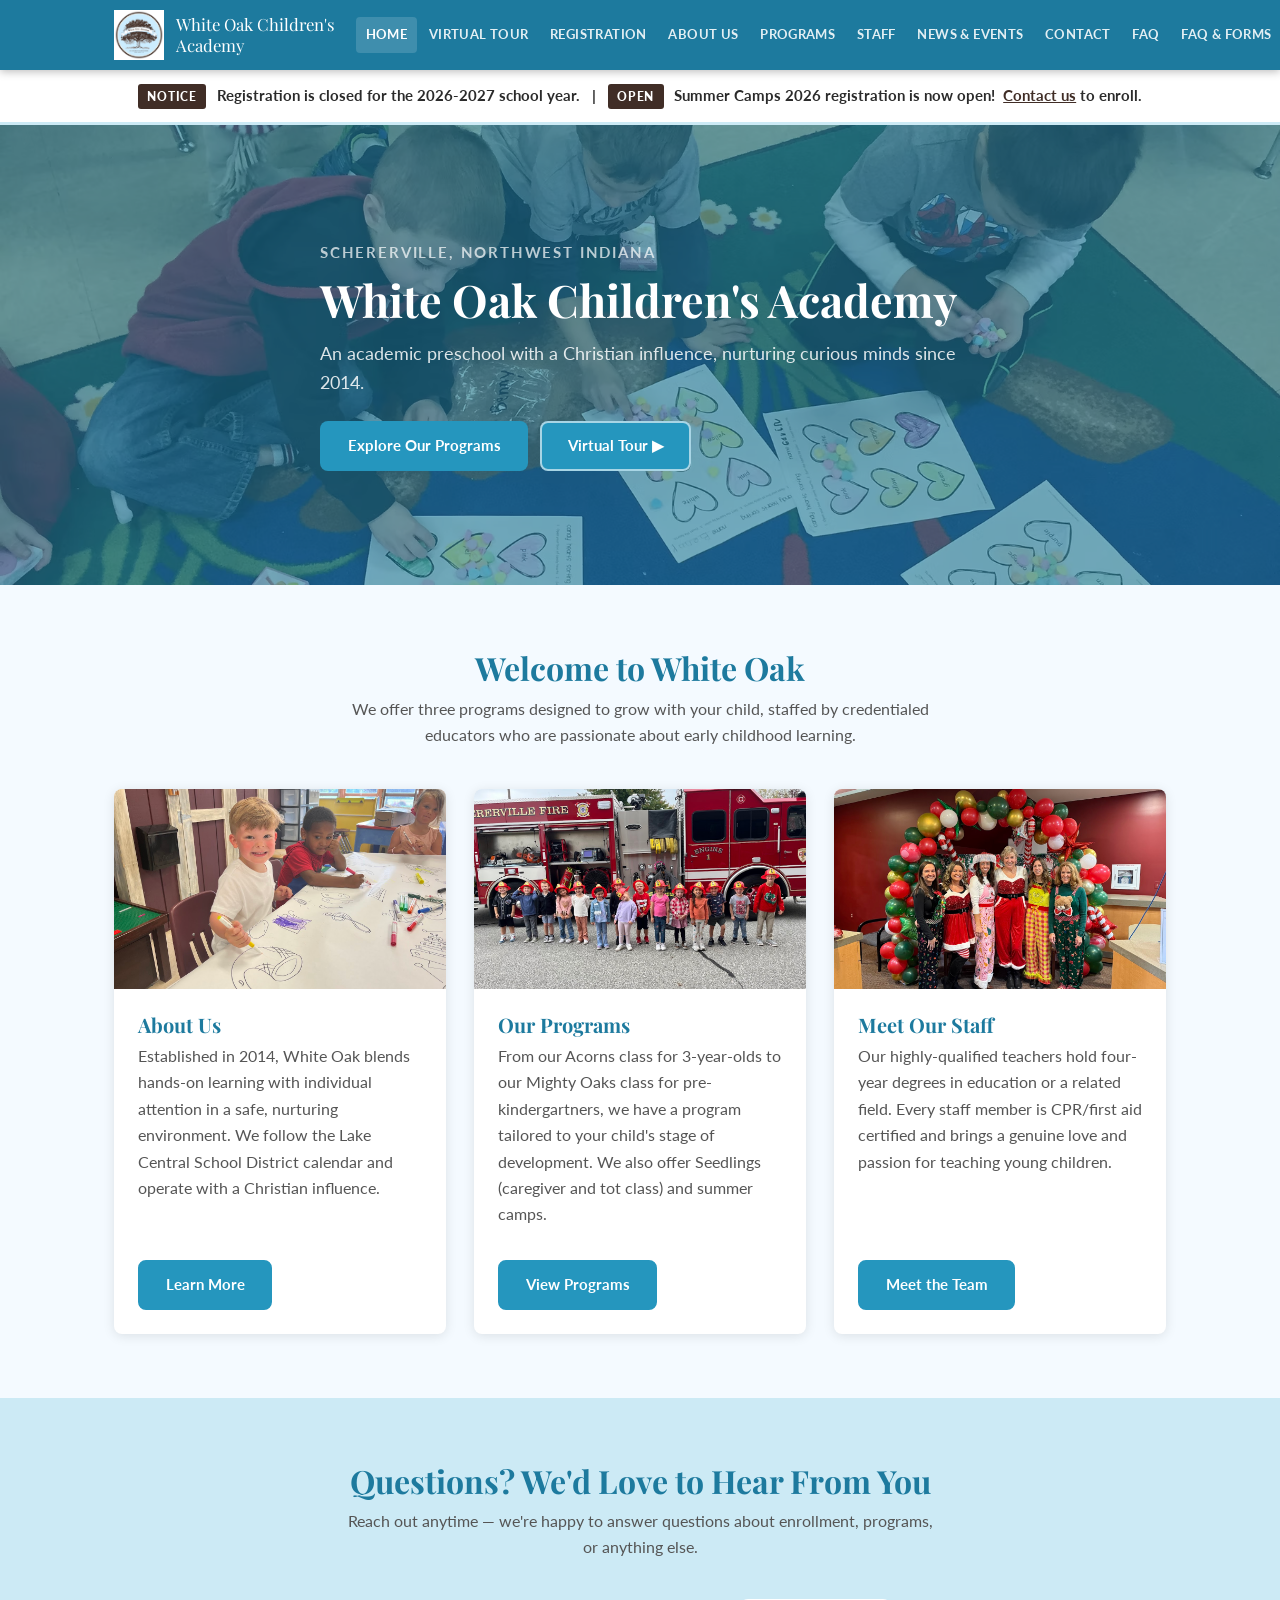
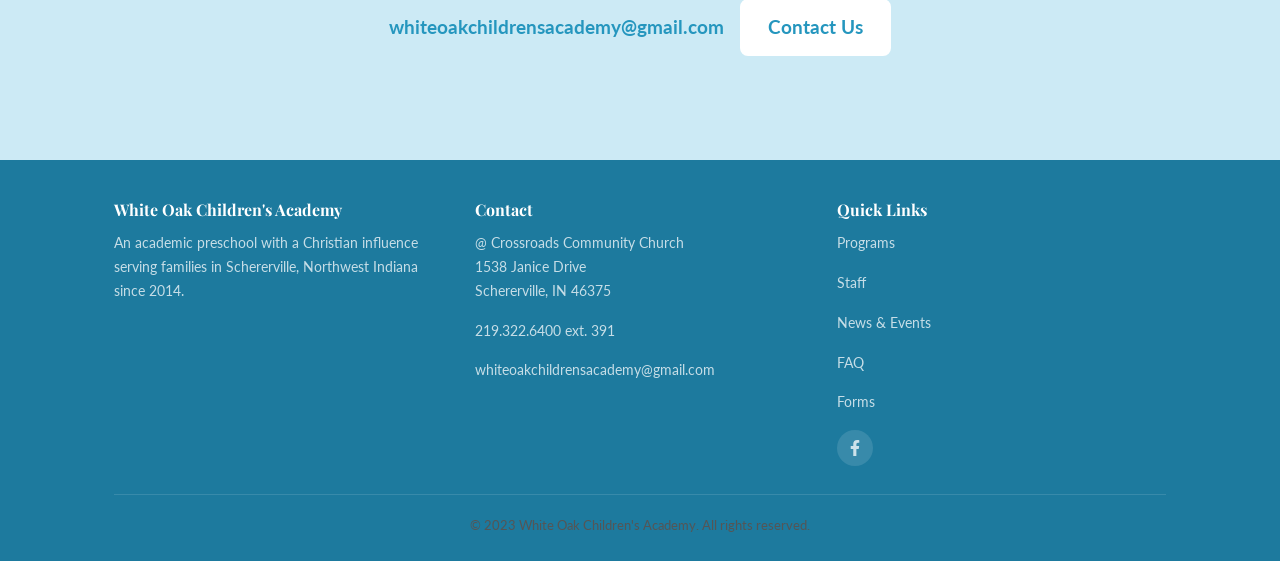
==== commit f2c883ac: "Move Christmas staff photo to home Meet Our Staff card Co-Authored-By: Claude Sonnet 4.6 <noreply@an" ====
--- a/index.html
+++ b/index.html
@@ -102,7 +102,7 @@
         </div>
 
         <div class="home-card">
-          <img src="images/gallery/IMG_7673.jpg" alt="White Oak staff and students" class="home-card-img" />
+          <img src="images/gallery/IMG_3384.jpg" alt="White Oak staff and students" class="home-card-img" />
           <div class="home-card-body">
             <h3>Meet Our Staff</h3>
             <p>Our highly-qualified teachers hold four-year degrees in education or a related field. Every staff member is CPR/first aid certified and brings a genuine love and passion for teaching young children.</p>
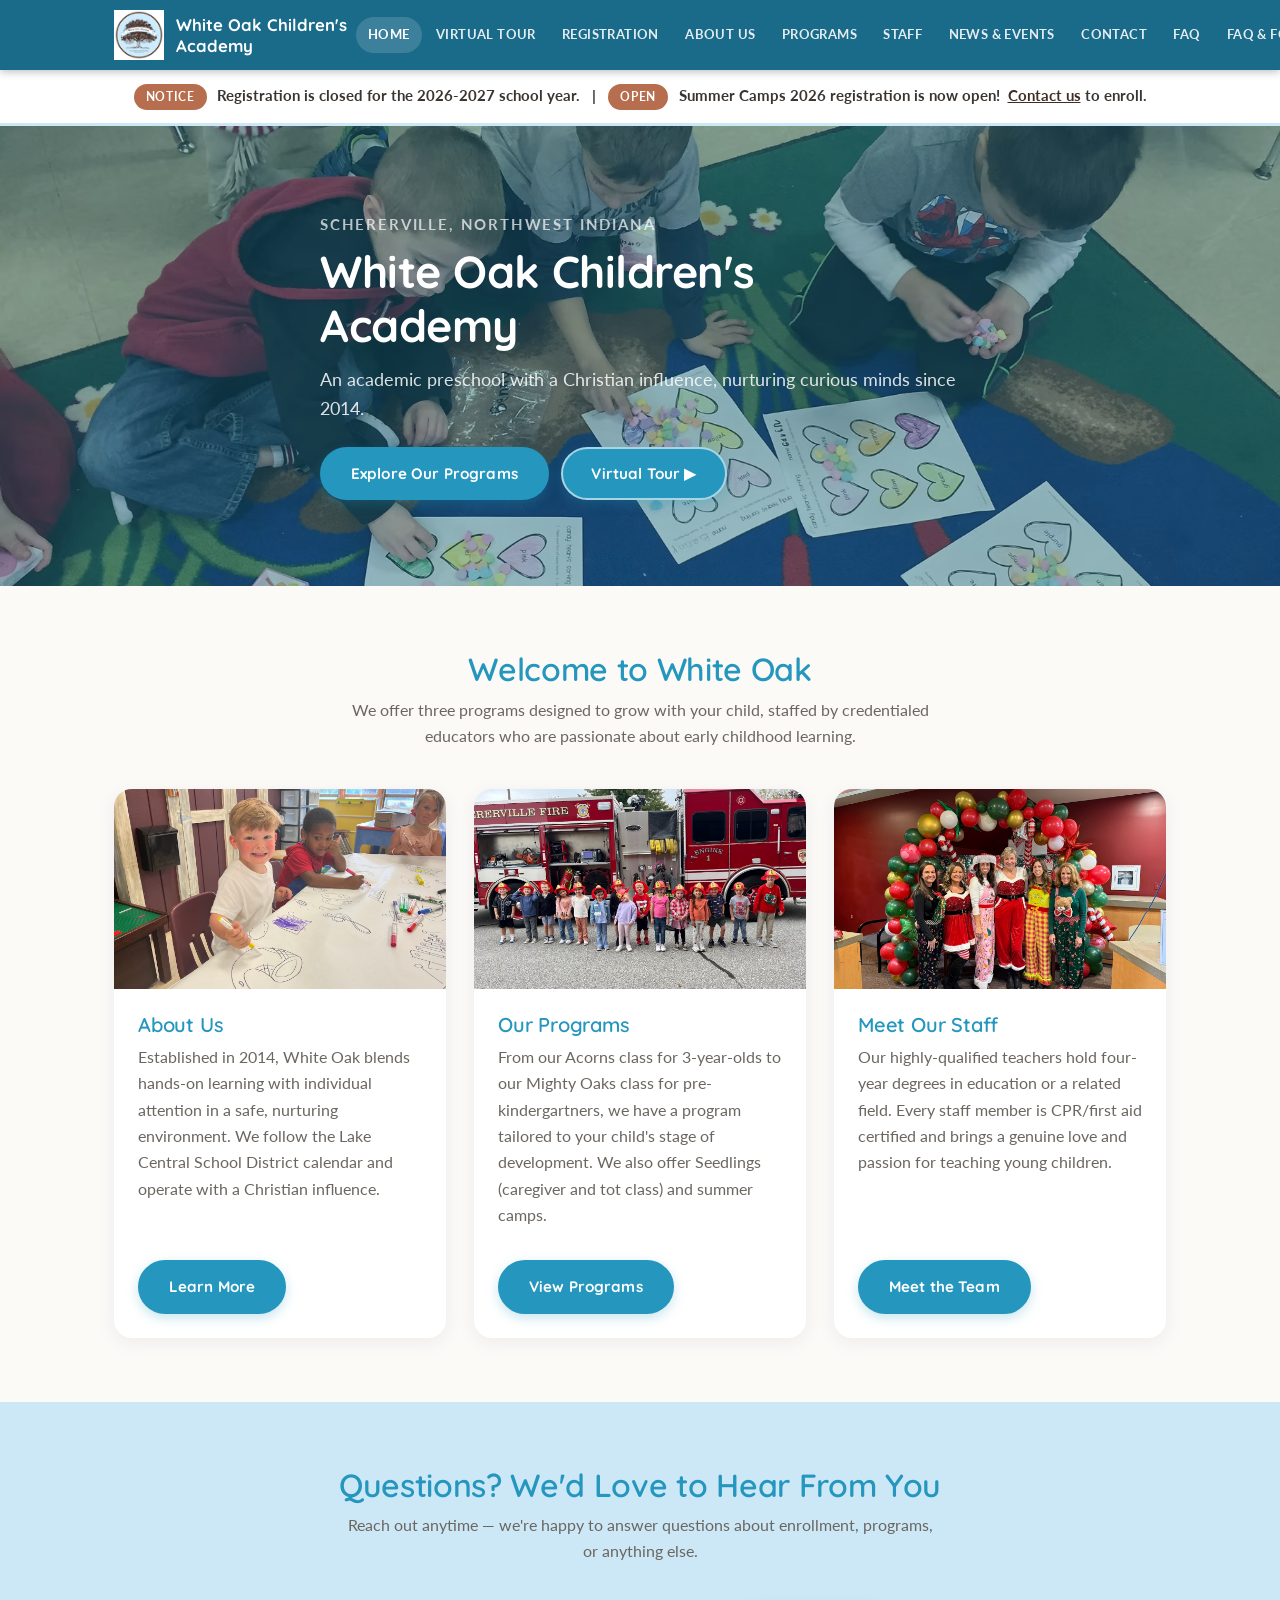
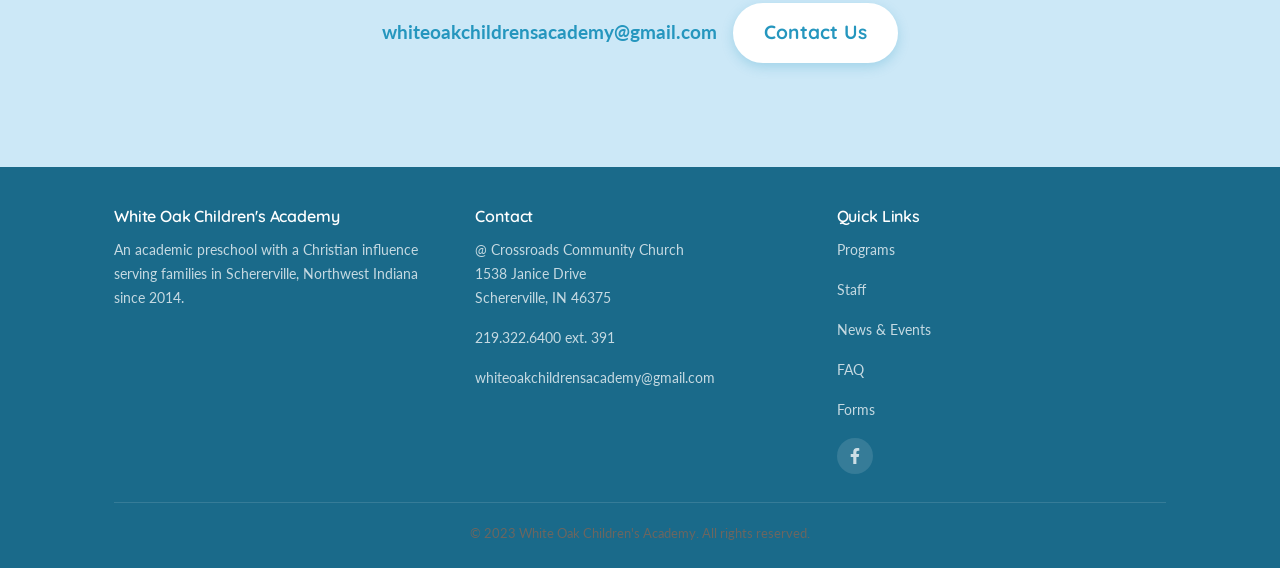
==== commit bd43358f: "Differentiate Notice (terracotta red) and Open (terracotta green) tags Co-Authored-By: Claude Sonnet" ====
--- a/index.html
+++ b/index.html
@@ -50,10 +50,10 @@
   <!-- ANNOUNCEMENT BANNER -->
   <div class="announcement-banner">
     <p>
-      <span class="tag">Notice</span>
+      <span class="tag tag-notice">Notice</span>
       Registration is <strong>closed</strong> for the 2026-2027 school year.
       &nbsp;&nbsp;|&nbsp;&nbsp;
-      <span class="tag">Open</span>
+      <span class="tag tag-open">Open</span>
       Summer Camps 2026 registration is <strong>now open!</strong>
       &nbsp;<a href="contact.html" style="color:#402d26;text-decoration:underline;">Contact us</a> to enroll.
     </p>
--- a/css/styles.css
+++ b/css/styles.css
@@ -3,25 +3,34 @@
    styles.css
    =========================== */
 
-@import url('https://fonts.googleapis.com/css2?family=Lato:wght@300;400;700;900&family=Playfair+Display:wght@400;600;700&display=swap');
+@import url('https://fonts.googleapis.com/css2?family=Lato:wght@300;400;700;900&family=Quicksand:wght@500;600;700&display=swap');
 
 /* ---------- CSS Variables ---------- */
 :root {
-  --green-dark:  #1d7a9e;
-  --green-mid:   #2596be;
-  --green-light: #cceaf5;
-  --green-hover: #1a6a8a;
-  --cream:       #f4faff;
-  --amber:       #402d26;
-  --amber-light: #f5ebe0;
-  --text:        #2b2b2b;
-  --text-light:  #555;
-  --white:       #ffffff;
-  --border:      #a8d8f5;
-  --shadow:      0 2px 12px rgba(0,0,0,.10);
-  --radius:      8px;
-  --nav-height:  70px;
-  --max-width:   1100px;
+  /* Brand palette (new) */
+  --blue-pastel:  #cce8f7;   /* dominant brand tone */
+  --blue-soft:    #e8f4fc;
+  --blue-primary: #2596be;   /* deeper blue — buttons, links, accents */
+  --blue-hover:   #1a6a8a;
+  --cream:        #fcfaf7;   /* warmer page bg */
+  --amber:        #b76e4e;   /* warm terracotta for tag */
+  --amber-light:  #fbe9df;
+  --text:         #3a3530;   /* warm dark */
+  --text-light:   #6b6660;
+  --white:        #ffffff;
+  --border:       #d9ebf5;
+  --shadow:       0 4px 18px rgba(50, 80, 110, 0.08);
+  --shadow-hover: 0 10px 28px rgba(50, 80, 110, 0.12);
+  --radius:       18px;
+  --radius-sm:    10px;
+  --nav-height:   70px;
+  --max-width:    1100px;
+
+  /* Legacy aliases — keep older rules working without find/replace */
+  --green-mid:   var(--blue-primary);
+  --green-dark:  var(--blue-hover);
+  --green-light: var(--blue-pastel);
+  --green-hover: var(--blue-hover);
 }
 
 /* ---------- Reset ---------- */
@@ -33,10 +42,10 @@
 ul { list-style: none; }
 
 /* ---------- Typography ---------- */
-h1, h2, h3, h4 { font-family: 'Playfair Display', serif; line-height: 1.2; }
-h1 { font-size: clamp(1.9rem, 4vw, 2.8rem); }
-h2 { font-size: clamp(1.5rem, 3vw, 2rem); color: var(--green-dark); margin-bottom: .5rem; }
-h3 { font-size: 1.25rem; color: var(--green-dark); margin-bottom: .4rem; }
+h1, h2, h3, h4 { font-family: 'Quicksand', sans-serif; line-height: 1.2; letter-spacing: -0.01em; font-weight: 600; }
+h1 { font-size: clamp(1.9rem, 4vw, 2.8rem); font-weight: 700; }
+h2 { font-size: clamp(1.5rem, 3vw, 2rem); color: var(--blue-primary); margin-bottom: .5rem; }
+h3 { font-size: 1.25rem; color: var(--blue-primary); margin-bottom: .4rem; font-weight: 600; }
 p  { margin-bottom: 1rem; color: var(--text-light); }
 p:last-child { margin-bottom: 0; }
 
@@ -46,26 +55,29 @@
 /* ---------- Buttons ---------- */
 .btn {
   display: inline-block;
-  padding: .65rem 1.6rem;
-  border-radius: var(--radius);
-  font-family: 'Lato', sans-serif;
+  padding: .75rem 1.8rem;
+  border-radius: 999px;
+  font-family: 'Quicksand', 'Lato', sans-serif;
   font-size: .95rem;
   font-weight: 700;
+  letter-spacing: .01em;
   cursor: pointer;
-  transition: background .2s, transform .1s;
+  transition: background .2s, transform .15s, box-shadow .2s;
   border: 2px solid transparent;
 }
 .btn-primary {
-  background: var(--green-mid);
+  background: var(--blue-primary);
   color: var(--white);
-}
-.btn-primary:hover { background: var(--green-hover); transform: translateY(-1px); }
+  box-shadow: 0 4px 12px rgba(37, 150, 190, 0.25);
+}
+.btn-primary:hover { background: var(--blue-hover); transform: translateY(-2px); box-shadow: 0 8px 18px rgba(37, 150, 190, 0.35); }
 .btn-outline {
-  background: var(--green-mid);
+  background: var(--blue-primary);
   color: var(--white);
-  border-color: var(--green-mid);
-}
-.btn-outline:hover { background: var(--green-hover); transform: translateY(-1px); }
+  border-color: var(--blue-primary);
+  box-shadow: 0 4px 12px rgba(37, 150, 190, 0.25);
+}
+.btn-outline:hover { background: var(--blue-hover); border-color: var(--blue-hover); transform: translateY(-2px); box-shadow: 0 8px 18px rgba(37, 150, 190, 0.35); }
 
 /* ---------- Section Spacing ---------- */
 .section { padding: 4rem 0; }
@@ -101,8 +113,9 @@
   width: auto;
 }
 .logo-text {
-  font-family: 'Playfair Display', serif;
+  font-family: 'Quicksand', sans-serif;
   font-size: 1.05rem;
+  font-weight: 700;
   color: var(--white);
   line-height: 1.25;
   max-width: 180px;
@@ -116,8 +129,8 @@
   font-weight: 700;
   letter-spacing: .03em;
   text-transform: uppercase;
-  padding: .45rem .6rem;
-  border-radius: 4px;
+  padding: .45rem .75rem;
+  border-radius: 999px;
   white-space: nowrap;
   transition: background .15s, color .15s;
 }
@@ -194,13 +207,15 @@
   background: var(--amber);
   color: var(--white);
   font-size: .75rem;
-  font-weight: 900;
+  font-weight: 700;
   text-transform: uppercase;
   letter-spacing: .06em;
-  padding: .2rem .6rem;
-  border-radius: 3px;
+  padding: .25rem .75rem;
+  border-radius: 999px;
   margin-right: .4rem;
 }
+.tag-notice { background: #c4614a; } /* terracotta red */
+.tag-open   { background: #5a8a63; } /* terracotta green */
 
 /* ================================
    HERO
@@ -219,7 +234,7 @@
   width: 100%;
   height: 100%;
   object-fit: cover;
-  opacity: .38;
+  opacity: .55;
 }
 .hero-content {
   position: relative;
@@ -252,7 +267,7 @@
   display: flex;
   flex-direction: column;
 }
-.home-card:hover { transform: translateY(-4px); box-shadow: 0 8px 24px rgba(0,0,0,.13); }
+.home-card:hover { transform: translateY(-4px); box-shadow: var(--shadow-hover); }
 .home-card-img {
   width: 100%;
   height: 200px;
@@ -347,7 +362,7 @@
   margin-top: 2rem;
 }
 .quote-block blockquote {
-  font-family: 'Playfair Display', serif;
+  font-family: 'Quicksand', sans-serif;
   font-size: 1.3rem;
   color: var(--green-dark);
   max-width: 650px;
@@ -360,12 +375,13 @@
    STAFF PAGE
    ================================ */
 .staff-section-title {
-  font-family: 'Playfair Display', serif;
+  font-family: 'Quicksand', sans-serif;
   font-size: 1.1rem;
+  font-weight: 700;
   text-transform: uppercase;
-  letter-spacing: .1em;
-  color: var(--green-mid);
-  border-bottom: 2px solid var(--green-light);
+  letter-spacing: .08em;
+  color: var(--blue-primary);
+  border-bottom: 2px solid var(--blue-pastel);
   padding-bottom: .5rem;
   margin: 2.5rem 0 1.25rem;
 }
@@ -531,7 +547,7 @@
   margin-bottom: 1.75rem;
 }
 .footer-col h4 {
-  font-family: 'Playfair Display', serif;
+  font-family: 'Quicksand', sans-serif;
   color: var(--white);
   font-size: 1rem;
   margin-bottom: .75rem;
@@ -563,7 +579,7 @@
    PAGE HERO (inner pages)
    ================================ */
 .page-hero {
-  background: var(--green-dark);
+  background: linear-gradient(135deg, var(--blue-primary), var(--blue-hover));
   padding: 2.5rem 0;
   text-align: center;
 }
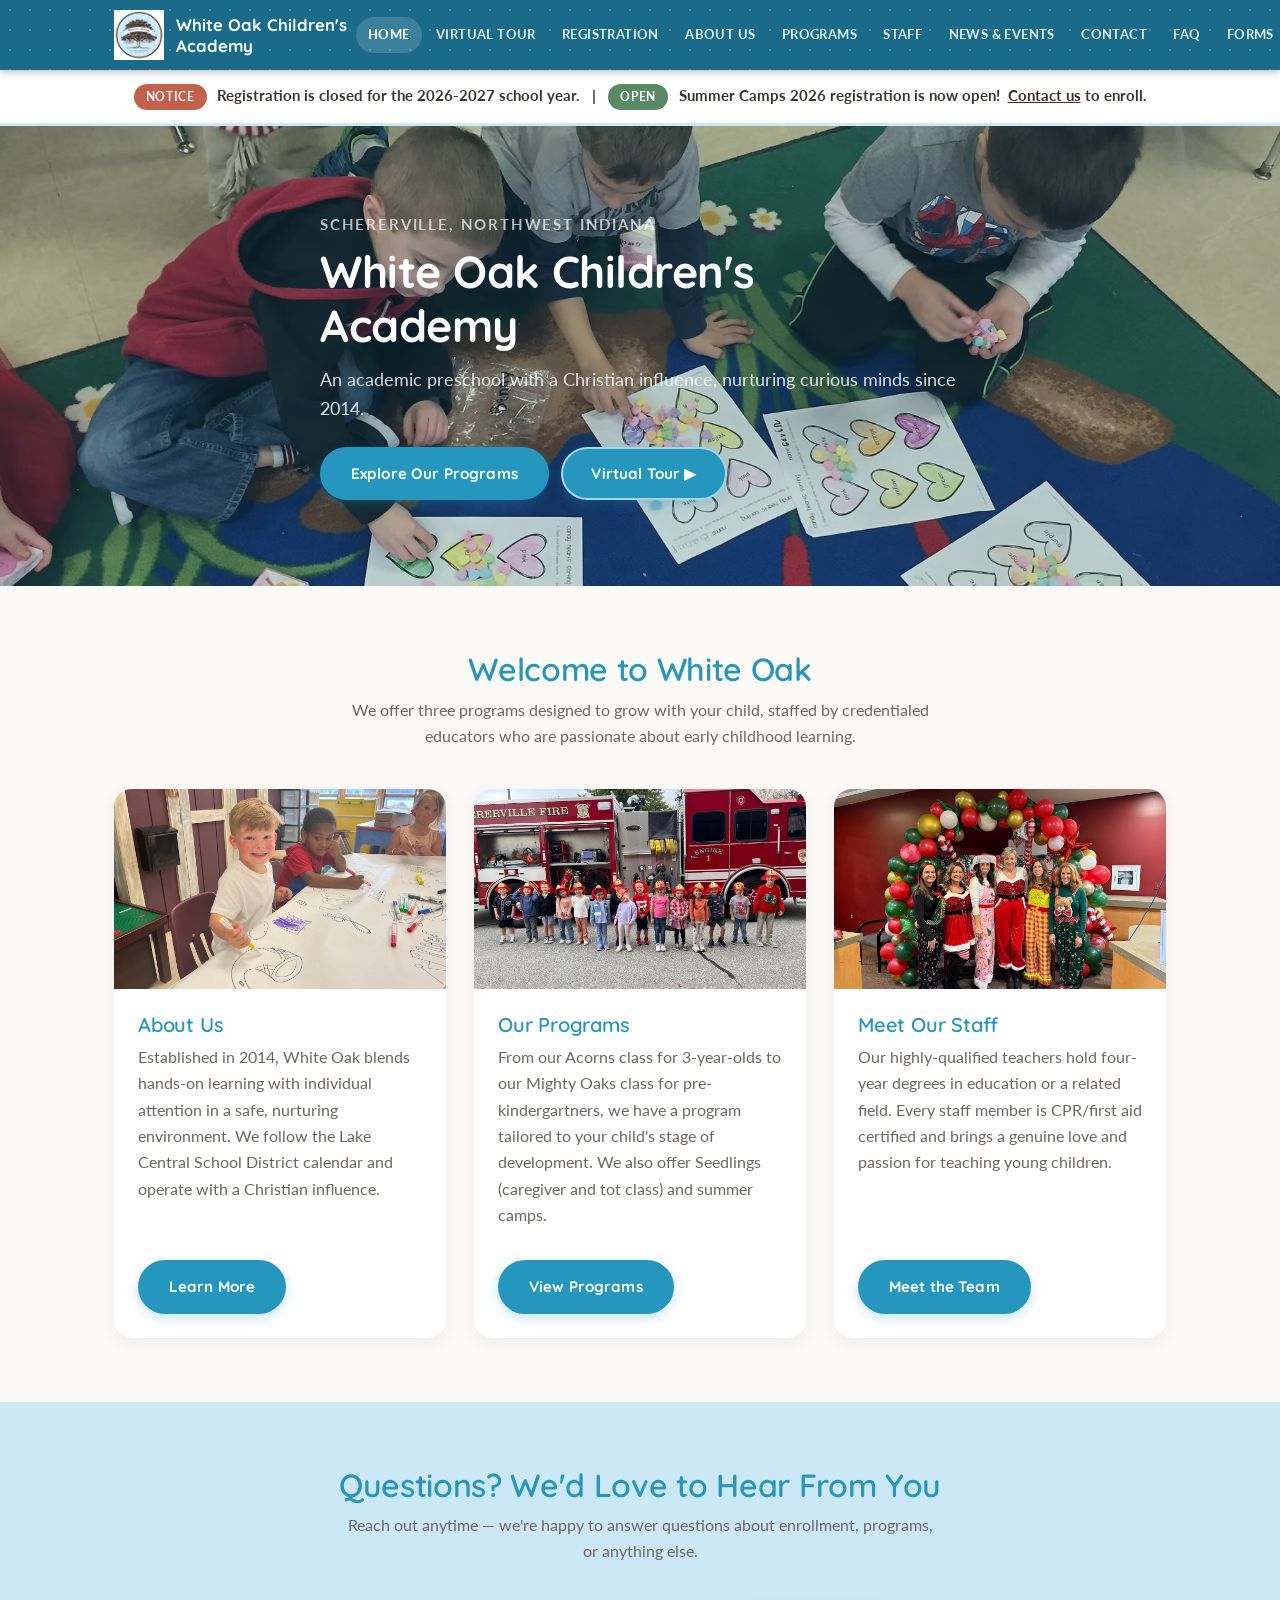
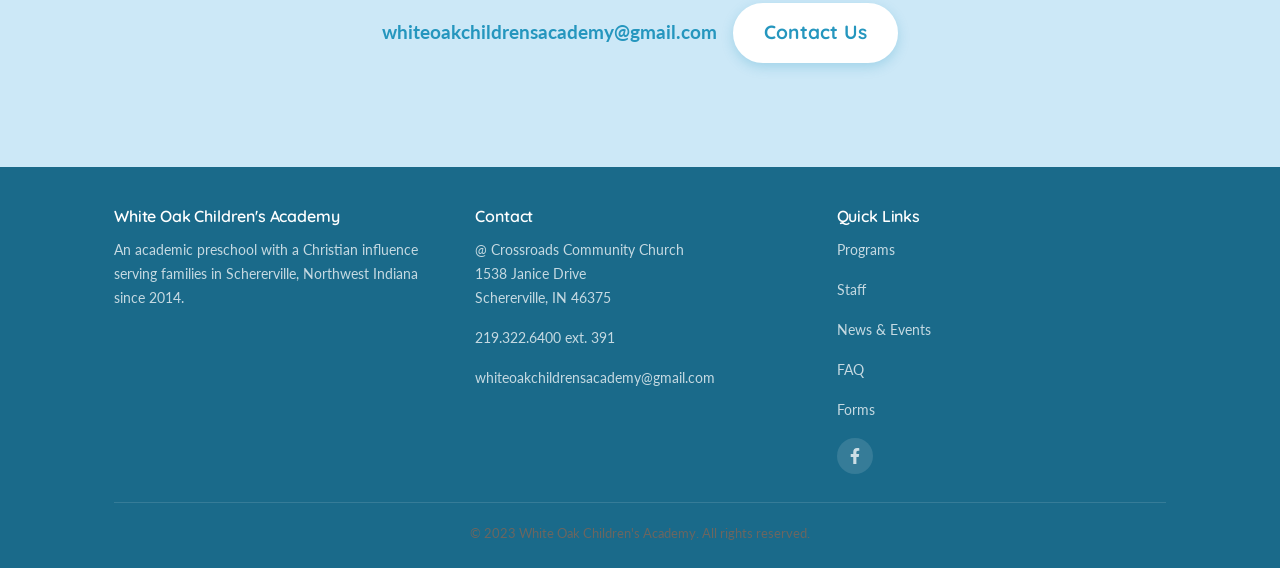
==== commit 9eb36dd1: "Rename 'FAQ & Forms' nav label to 'Forms' Co-Authored-By: Claude Sonnet 4.6 <noreply@anthropic.com>" ====
--- a/index.html
+++ b/index.html
@@ -27,7 +27,7 @@
         <a href="news-events.html">News &amp; Events</a>
         <a href="contact.html">Contact</a>
         <a href="faq.html">FAQ</a>
-        <a href="faq-forms.html">FAQ &amp; Forms</a>
+        <a href="faq-forms.html">Forms</a>
       </nav>
       <button class="hamburger" aria-label="Toggle menu" aria-expanded="false">
         <span></span><span></span><span></span>
@@ -43,7 +43,7 @@
       <a href="news-events.html">News &amp; Events</a>
       <a href="contact.html">Contact</a>
       <a href="faq.html">FAQ</a>
-      <a href="faq-forms.html">FAQ &amp; Forms</a>
+      <a href="faq-forms.html">Forms</a>
     </nav>
   </header>
 
--- a/css/styles.css
+++ b/css/styles.css
@@ -92,7 +92,9 @@
   position: sticky;
   top: 0;
   z-index: 1000;
-  background: var(--green-dark);
+  background-color: var(--blue-hover);
+  background-image: radial-gradient(circle, rgba(255,255,255,.18) 1.5px, transparent 1.5px);
+  background-size: 20px 20px;
   box-shadow: 0 2px 8px rgba(0,0,0,.25);
   height: var(--nav-height);
 }
@@ -214,8 +216,8 @@
   border-radius: 999px;
   margin-right: .4rem;
 }
-.tag-notice { background: #c4614a; } /* terracotta red */
-.tag-open   { background: #5a8a63; } /* terracotta green */
+.announcement-banner .tag-notice { background: #c4614a; } /* terracotta red */
+.announcement-banner .tag-open   { background: #5a8a63; } /* terracotta green */
 
 /* ================================
    HERO
@@ -234,7 +236,7 @@
   width: 100%;
   height: 100%;
   object-fit: cover;
-  opacity: .55;
+  opacity: .75;
 }
 .hero-content {
   position: relative;
